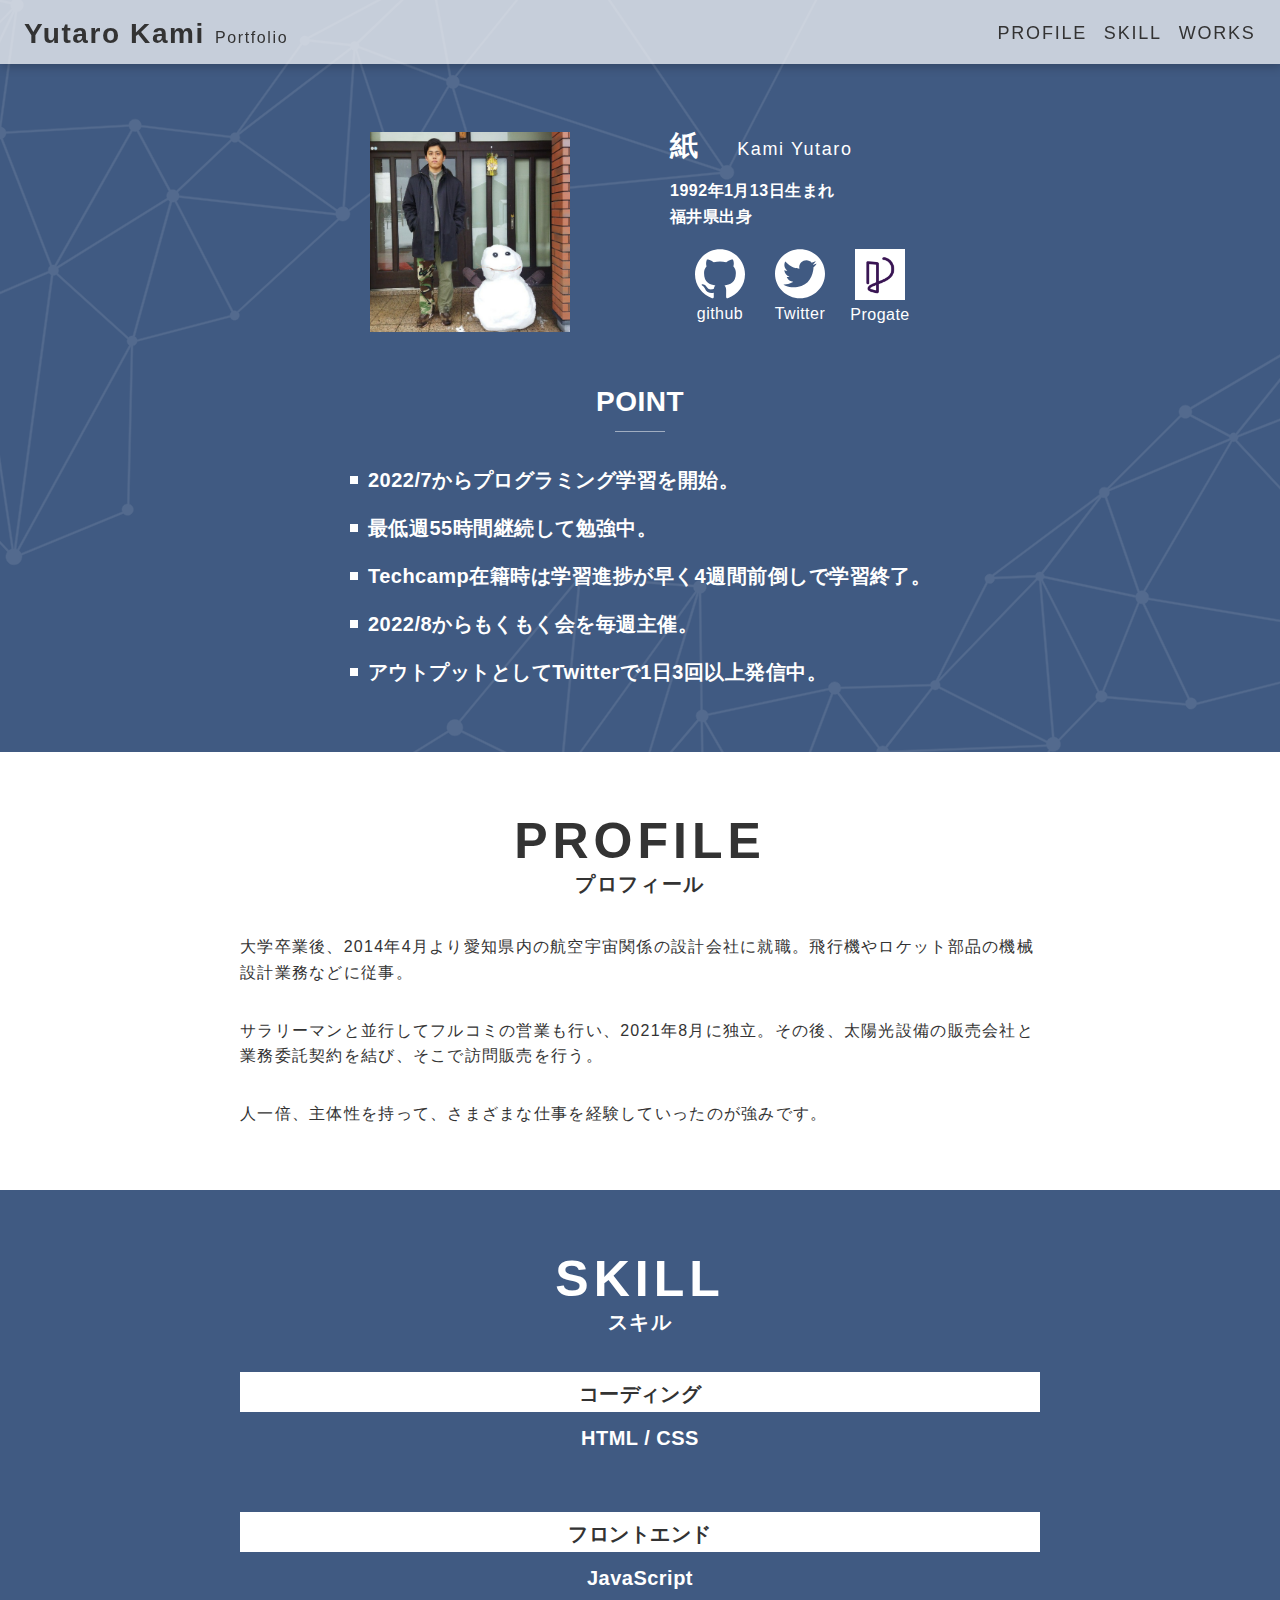
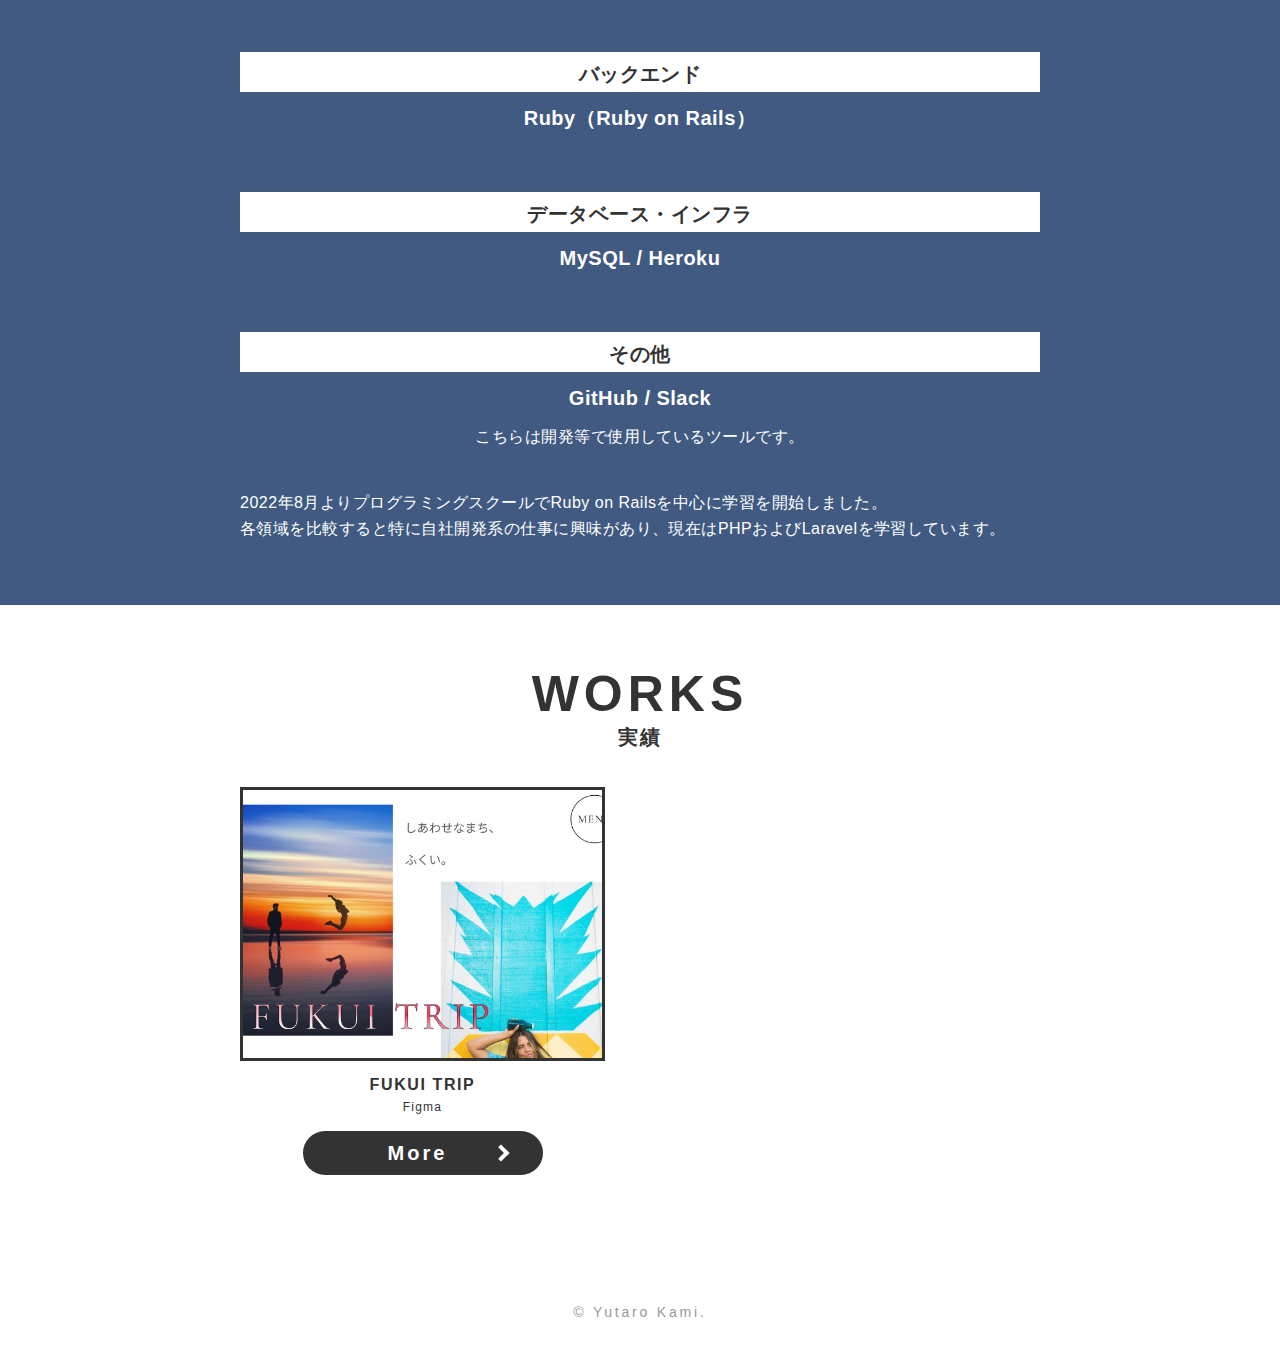
==== index.html @ 3733eb9b "test" ====
<!DOCTYPE html>
<html>
  <head>
    <meta charset="utf-8">
    <title>ポートフォリオサイト</title>
    <meta name="viewport" content="width=device-width, initial-scale=1.0">
    <link rel="stylesheet" href="css/style.css"/>
  </head>
  <body>
    <header id="header" class="header">
      <div class="header__logo">
          <h1>
            <a href="index.html">
              <!-- 記載番号：1 -->
              <span class="header__logo-title">Yutaro Kami</span>
              <span class="header__logo-sub">Portfolio</span>
            </a>
          </h1>
        </div>
        <div class="header__hamburger">
          <i></i>
        </div>
        <nav class="header__gnav">
          <ul class="header__gnav-list">
            <li class="header__gnav-item"><a href="#a-profile">PROFILE</a></li>
            <li class="header__gnav-item"><a href="#a-skill">SKILL</a></li>
            <li class="header__gnav-item"><a href="#a-works">WORKS</a></li>
          </ul>
        </nav>
    </header>
    <main>
      <div class="firstview firstview-bg">
        <div class="firstview__inner">
          <div class="firstview__main">
            <div class="firstview__main-pict obj-fit-img">
              <!-- imagesに配置した、プロフィール画像のパスを記載する -->
              <img src="./images/Screenshot_2022-08-02-11-58-51-62_94c3c0214f41e8559bec03caf75c21c7.jpg">
            </div>
            <div class="firstview__info">
              <h2>
                <!-- 記載番号：2 -->
                <span class="firstview__info-name">紙　</span>
                <!-- 記載番号：3 -->
                <span class="firstview__info-name-sm">Kami Yutaro</span>
              </h2>
              <ul class="firstview__info-origin-list">
                <!-- 記載番号：4 -->
                <li class="firstview__info-origin-item">1992年1月13日生まれ</li>
                <!-- 記載番号：5 -->
                <li class="firstview__info-origin-item">福井県出身</li>
              </ul>
              <ul class="firstview__info-account-list">
                <li class="firstview__info-account-item">
                  <!-- 記載番号：6 Qiitaのアカウントが作成次第、コメントアウトから外す。      
                  <a href="" target="_blank">
                    <img src="./images/icon-firstview-info-qiita-white.svg" class="firstview__info-account-pict">
                    <span  class="firstview__info-account-name">Qiita</span>
                  </a>
                </li>
                  -->
                <li class="firstview__info-account-item">
                  <!-- 記載番号：7 -->
                  <a href="https://github.com/yutarokami" target="_blank">
                    <img src="./images/icon-firstview-info-github-white.svg" class="firstview__info-account-pict">
                    <span  class="firstview__info-account-name">github</span>
                  </a>
                </li>
                <li class="firstview__info-account-item">
                  <!-- 記載番号：8 -->
                  <a href="https://twitter.com/kamitch_ceo" target="_blank">
                    <img src="./images/icon-firstview-info-twitter-white.svg" class="firstview__info-account-pict">
                    <span  class="firstview__info-account-name">Twitter</span>
                  </a>
                </li>
                <li class="firstview__info-account-item">
                  <!-- 記載番号：x Progateのアカウントを新たに追加 -->    
                  <a href="https://prog-8.com/dashboard" target="_blank">
                    <img src="./images/icon-progate.png" class="firstview__info-account-pict">
                    <span  class="firstview__info-account-name">Progate</span>
                  </a>
                </li>
                  <!-- 記載番号：9 Blogを作成次第、コメントアウトから外す。      
                  <a href="" target="_blank">
                    <img src="./images/icon-firstview-info-blog-white.svg" class="firstview__info-account-pict">
                    <span  class="firstview__info-account-name">blog</span>
                  </a>
                </li>
                  -->
              </ul>
            </div>
          </div>
          <div class="firstview__point">
            <div class="firstview__point-heading">
              <h3>POINT</h3>
            </div>
            <ul class="firstview__point-list">
              <!-- 記載番号：10 -->
              <li class="firstview__point-item">2022/7からプログラミング学習を開始。</li>
              <li class="firstview__point-item">最低週55時間継続して勉強中。</li>
              <li class="firstview__point-item">Techcamp在籍時は学習進捗が早く4週間前倒しで学習終了。</li>
              <li class="firstview__point-item">2022/8からもくもく会を毎週主催。</li>
              <li class="firstview__point-item">アウトプットとしてTwitterで1日3回以上発信中。</li>
            </ul>
          </div>
        </div>
      </div>
      <section id="a-profile" class="profile">
        <div class="section-inner">
          <div class="heading">
            <h2>PROFILE<span>プロフィール</span></h2>
          </div>
          <div class="contents">
            <!-- 記載番号：11 -->
            <div class="profile__text-area">
              <p>
                大学卒業後、2014年4月より愛知県内の航空宇宙関係の設計会社に就職。飛行機やロケット部品の機械設計業務などに従事。
              </p>
              <p> 
                サラリーマンと並行してフルコミの営業も行い、2021年8月に独立。その後、太陽光設備の販売会社と業務委託契約を結び、そこで訪問販売を行う。
              </p>
              <p>
                人一倍、主体性を持って、さまざまな仕事を経験していったのが強みです。
              </p>
            </div>
          </div>
        </div>
      </section>
      <section id="a-skill" class="skill">
        <div class="section-inner">
          <div class="heading">
            <h2>SKILL<span>スキル</span></h2>
          </div>
          <div class="contents">
            <ul class="skill__list">
              <!-- 記載番号：12 -->
              <li class="skill__item">
                <h3>コーディング</h3>
                <h4>HTML / CSS</h4>
                <!-- <p>補足事項がある場合は、ここにp要素を用いて記載します。</p> -->
              </li>
              <!-- 記載番号：13 -->
              <li class="skill__item">
                <h3>フロントエンド</h3>
                <h4>JavaScript</h4>
              </li>
              <!-- 記載番号：14 -->
              <li class="skill__item">
                <h3>バックエンド</h3>
                <h4>Ruby（Ruby on Rails）</h4>
              </li>
              <!-- 記載番号：15 -->
              <li class="skill__item">
                <h3>データベース・インフラ</h3>
                <h4>MySQL / Heroku</h4>
              </li>
              <!-- 記載番号：16 -->
              <li class="skill__item">
                <h3>その他</h3>
                <h4>GitHub / Slack</h4>
                <p>
                  こちらは開発等で使用しているツールです。
                </p>
              </li>
            </ul>
          </div>
          <!-- 記載番号：17 -->
          <div class="skill__text-area">
            <p>
              2022年8月よりプログラミングスクールでRuby on Railsを中心に学習を開始しました。
              <br>
              各領域を比較すると特に自社開発系の仕事に興味があり、現在はPHPおよびLaravelを学習しています。
            </p>
          </div>
        </div>
      </section>
      <section id="a-works" class="works">
        <div class="section-inner">
          <div class="heading">
            <h2>WORKS<span>実績</span></h2>
          </div>
      
          <div class="contents">
            <ul class="works__list">
              <li class="works__item">
                <div class="works__item-pict">
                  <!-- "images/01に配置した、FURIMAの画像（PC版）のパスを記載する" -->
                  <a href="https://www.figma.com/proto/R6txy7xMFgob7y2c9aSxR1/FUKUI-TRIP?page-id=0%3A1&node-id=70%3A6&viewport=784%2C478%2C0.1&scaling=scale-down&starting-point-node-id=70%3A13&show-proto-sidebar=1" style="background-image:url('./images/work/01/FUKUI_TRIP.jpg');"></a>
                </div>
                <div class="works__item-text-block">
                  <!-- 記載番号：18 -->
                  <h3>FUKUI TRIP</h3>
                  <!-- 記載番号：19 -->
                  <p>Figma</p>
                </div>
                <div class="works__item-btn-block">
                  <a href="works/01.html" class="button">More</a>
                </div>
              </li>
            </ul>
          </div>

<!-- 以下、オリジナルアプリ等が完成でき次第、コメントアウトから外す。    
              <li class="works__item">
                <div class="works__item-pict">
                  <!-- images/02に配置した、オリジナルアプリの画像（PC版）のパスを記載する 
                  <a href="works/02.html" style="background-image:url('./images/work/02/pict-work02-firstview_pc.jpg');"></a>
                </div>
                <div class="works__item-text-block">
                  <!-- 記載番号：20 
                  <h3>HOBCHA（趣味共有SNS）</h3>
                  <!-- 記載番号：21 
                  <p>Ruby / Ruby on Rails / MySQL / GitHub / Heroku / Visual Studio Code / Trello</p>
                </div>
                <div class="works__item-btn-block">
                  <a href="works/02.html" class="button">More</a>
                </div>
              </li>
            </ul>
          </div>
-->
        </div>
      </section>
    </main>
    <!-- 記載番号：1 -->
    <footer id="footer" class="footer"><p>&copy; Yutaro Kami.</p></footer>
    <script src="https://cdn.jsdelivr.net/npm/jquery@3/dist/jquery.min.js"></script>
    <script type="text/javascript" src="js/ofi.min.js"></script>
    <script type="text/javascript" src="js/script.js"></script>
  </body>
</html>
---- css/style.css ----
html,body,div,span,applet,object,iframe,h1,h2,h3,h4,h5,h6,p,blockquote,pre,a,abbr,acronym,address,big,cite,code,del,dfn,em,img,ins,kbd,q,s,samp,small,strike,strong,sub,sup,tt,var,b,u,i,center,dl,dt,dd,ol,ul,li,fieldset,form,label,legend,table,caption,tbody,tfoot,thead,tr,th,td,article,aside,canvas,details,embed,figure,figcaption,footer,header,hgroup,menu,nav,output,ruby,section,summary,time,mark,audio,video{margin:0;padding:0;border:0;font-size:100%;font:inherit;vertical-align:baseline}article,aside,details,figcaption,figure,footer,header,hgroup,menu,nav,section{display:block}body{line-height:1}ol,ul{list-style:none}blockquote,q{quotes:none}blockquote:before,blockquote:after,q:before,q:after{content:'';content:none}table{border-collapse:collapse;border-spacing:0}*,::before,::after{-webkit-box-sizing:border-box;box-sizing:border-box;background-repeat:no-repeat}::before,::after{text-decoration:inherit;vertical-align:inherit}html{cursor:default;line-height:1.5;-moz-tab-size:4;-o-tab-size:4;tab-size:4;-webkit-tap-highlight-color:transparent;-ms-text-size-adjust:100%;-webkit-text-size-adjust:100%;word-break:break-word}body{margin:0}h1{font-size:2em;margin:0.67em 0}dl dl,dl ol,dl ul,ol dl,ul dl{margin:0}ol ol,ol ul,ul ol,ul ul{margin:0}hr{color:inherit;height:0;overflow:visible}main{display:block}nav ol,nav ul{list-style:none;padding:0}pre{font-family:monospace, monospace;font-size:1em;overflow:auto;-ms-overflow-style:scrollbar}a{background-color:transparent}abbr[title]{text-decoration:underline;-webkit-text-decoration:underline dotted;text-decoration:underline dotted}b,strong{font-weight:bolder}code,kbd,samp{font-family:monospace, monospace;font-size:1em}small{font-size:80%}audio,canvas,iframe,img,svg,video{vertical-align:middle}audio,video{display:inline-block}audio:not([controls]){display:none;height:0}iframe{border-style:none}img{border-style:none}svg:not([fill]){fill:currentColor}svg:not(:root){overflow:hidden}table{border-collapse:collapse;border-color:inherit;text-indent:0}button,input,select{margin:0}button{overflow:visible;text-transform:none}button,[type="button"],[type="reset"],[type="submit"]{-webkit-appearance:button}fieldset{border:1px solid #a0a0a0;padding:0.35em 0.75em 0.625em}input{overflow:visible}legend{color:inherit;display:table;max-width:100%;white-space:normal}progress{display:inline-block;vertical-align:baseline}select{text-transform:none}textarea{margin:0;overflow:auto;resize:vertical;resize:block}[type="checkbox"],[type="radio"]{padding:0}[type="search"]{-webkit-appearance:textfield;outline-offset:-2px}::-webkit-inner-spin-button,::-webkit-outer-spin-button{height:auto}::-webkit-input-placeholder{color:inherit;opacity:0.54}::-webkit-search-decoration{-webkit-appearance:none}::-webkit-file-upload-button{-webkit-appearance:button;font:inherit}::-moz-focus-inner{border-style:none;padding:0}:-moz-focusring{outline:1px dotted ButtonText}:-moz-ui-invalid{box-shadow:none}details{display:block}dialog{background-color:white;border:solid;color:black;display:block;height:-moz-fit-content;height:-webkit-fit-content;height:fit-content;left:0;margin:auto;padding:1em;position:absolute;right:0;width:-moz-fit-content;width:-webkit-fit-content;width:fit-content}dialog:not([open]){display:none}summary{display:list-item}canvas{display:inline-block}template{display:none}a,area,button,input,label,select,summary,textarea,[tabindex]{-ms-touch-action:manipulation}[hidden]{display:none}[aria-busy="true"]{cursor:progress}[aria-controls]{cursor:pointer}[aria-disabled="true"],[disabled]{cursor:not-allowed}[aria-hidden="false"][hidden]{display:initial}[aria-hidden="false"][hidden]:not(:focus){clip:rect(0, 0, 0, 0);position:absolute}html{text-rendering:optimizeLegibility;height:100%;-webkit-box-sizing:border-box;box-sizing:border-box;font-size:62.5%}body{font-family:"Avenir","ヒラギノ角ゴ Pro","Hiragino Kaku Gothic Pro","Meiryo UI","メイリオ",Meiryo,"ＭＳ Ｐゴシック","MS PGothic",sans-serif;font-size:1.6rem;font-weight:400;line-height:1.4;letter-spacing:.03em;color:#333}a{text-decoration:underline;color:#333;-webkit-transition:.2s;transition:.2s}a:hover,a:active,a:focus{text-decoration:none}img{width:100%}img[src*="_pc"]{display:block;width:100%}@media screen and (max-width: 599px){img[src*="_pc"]{display:none}}img[src*="_sp"]{display:none}@media screen and (max-width: 599px){img[src*="_sp"]{display:block;width:100%}}.show-pc{display:block !important}@media screen and (max-width: 599px){.show-pc{display:none !important}}.show-sp{display:none !important}@media screen and (max-width: 599px){.show-sp{display:block !important}}section{padding:64px 3%}@media screen and (max-width: 599px){section{padding:40px 5%}}section:nth-of-type(2n){background-color:#405A82}.section-inner{width:100%;max-width:800px;margin:0 auto}.heading h2{font-size:5rem;font-weight:800;text-align:center;letter-spacing:.1em;line-height:1}@media screen and (max-width: 599px){.heading h2{font-size:3rem}}.heading h2 span{display:block;margin:8px 0 0 0;font-size:2rem;letter-spacing:.08em;line-height:1}@media screen and (max-width: 599px){.heading h2 span{font-size:1.2rem}}.contents{margin:40px 0 0 0}@media screen and (max-width: 599px){.contents{margin:24px 0 0 0}}.bg-primary-color{background-color:#405A82}.button{display:inline-block;position:relative;width:100%;max-width:240px;margin:0 auto;padding:.6em 3em .6em 2.5em;background:#333;border:0;border-radius:100px;text-align:center;color:#fff;font-size:2rem;font-weight:700;letter-spacing:.15em;line-height:1;text-decoration:none;-webkit-transition:.2s;transition:.2s;cursor:pointer}@media screen and (max-width: 767px){.button{padding:.6em 3em .6em 2.5em}}.button:after{content:"";position:absolute;top:50%;right:1.8em;width:.6em;height:.6em;border-top:4px solid #fff;border-right:4px solid #fff;-webkit-transition:.2s;transition:.2s;-webkit-transform:translateY(-50%) rotate(45deg);-ms-transform:translateY(-50%) rotate(45deg);transform:translateY(-50%) rotate(45deg)}.button:hover{opacity:.8}.button:hover:after{right:1.6em}.obj-fit-img img{font-family:"object-fit:cover";-o-object-fit:cover;object-fit:cover}.header{position:fixed;width:100%;padding:20px 24px 16px;background:rgba(255,255,255,0.7);-webkit-box-shadow:2px 2px 10px rgba(0,0,0,0.25);box-shadow:2px 2px 10px rgba(0,0,0,0.25);z-index:100;display:-webkit-box;display:-ms-flexbox;display:flex;-webkit-box-pack:justify;-ms-flex-pack:justify;justify-content:space-between;-webkit-box-align:center;-ms-flex-align:center;align-items:center}.header__logo h1{font-size:1.6rem;font-weight:400;letter-spacing:.1em;line-height:1;margin:0}.header__logo h1 a{text-decoration:none;-webkit-transition:.2s;transition:.2s}.header__logo h1 a:hover{opacity:.8}.header__logo-title{font-size:2.8rem;font-weight:900}@media screen and (max-width: 599px){.header__logo-title{font-size:2.4rem}}.header__logo-sub{margin:0 0 0 4px}@media screen and (max-width: 599px){.header__logo-sub{font-size:1.4rem}}@media screen and (max-width: 599px){.header__gnav{position:absolute;top:0;left:50%;-webkit-transform:translateX(-50%);-ms-transform:translateX(-50%);transform:translateX(-50%);width:100vw;height:100vh;background:#fff;z-index:110;opacity:0;-webkit-transition:visibility 0.5s, opacity 0.5s;transition:visibility 0.5s, opacity 0.5s;visibility:hidden}}.header__gnav-list{display:-webkit-box;display:-ms-flexbox;display:flex}@media screen and (max-width: 599px){.header__gnav-list{-ms-flex-wrap:wrap;flex-wrap:wrap}}@media screen and (max-width: 599px){.header__gnav-item{width:100%;margin:80px 0 0 0;padding:24px 0;text-align:center}}.header__gnav-item+.header__gnav-item{margin:0 0 0 16px}@media screen and (max-width: 599px){.header__gnav-item+.header__gnav-item{margin:0}}.header__gnav-item a{position:relative;font-size:1.8rem;letter-spacing:.1em;text-decoration:none;padding:0 .02em}@media screen and (max-width: 599px){.header__gnav-item a{display:block;font-size:2.4rem;letter-spacing:.15em}}.header__gnav-item a:before{content:'';position:absolute;left:0;bottom:-2px;width:0%;height:1px;background:#333;z-index:-1;-webkit-transition:all .3s;transition:all .3s}@media screen and (max-width: 599px){.header__gnav-item a:before{content:none}}.header__gnav-item a:hover:before{width:100%}.header .header__hamburger{display:none}@media screen and (max-width: 599px){.header .header__hamburger{z-index:100;position:relative;display:block;height:32px;width:32px;z-index:150}}.header .header__hamburger:hover{cursor:pointer}.header .header__hamburger>i{position:absolute;width:100%;height:3px;top:50%;left:50%;background-color:#333;pointer-events:auto;-webkit-transform:translateX(-50%) translateY(-50%);-ms-transform:translateX(-50%) translateY(-50%);transform:translateX(-50%) translateY(-50%)}.header .header__hamburger>i:before,.header .header__hamburger>i:after{position:absolute;display:block;width:100%;height:3px;left:50%;background-color:#333;content:"";-webkit-transition:-webkit-transform 0.35s;transition:-webkit-transform 0.35s;transition:transform 0.35s;transition:transform 0.35s, -webkit-transform 0.35s;-webkit-transform-origin:50% 50%;-ms-transform-origin:50% 50%;transform-origin:50% 50%}.header .header__hamburger>i:before{-webkit-transform:translate(-50%, -12px);-ms-transform:translate(-50%, -12px);transform:translate(-50%, -12px)}.header .header__hamburger>i:after{-webkit-transform:translate(-50%, 12px);-ms-transform:translate(-50%, 12px);transform:translate(-50%, 12px)}.header .header__hamburger.is-active>i{background-color:transparent}.header .header__hamburger.is-active>i:before{-webkit-transform:translate(-50%, -50%) rotate(45deg);-ms-transform:translate(-50%, -50%) rotate(45deg);transform:translate(-50%, -50%) rotate(45deg)}.header .header__hamburger.is-active>i:after{-webkit-transform:translate(-50%, -50%) rotate(-45deg);-ms-transform:translate(-50%, -50%) rotate(-45deg);transform:translate(-50%, -50%) rotate(-45deg)}@media screen and (max-width: 599px){.header .header__hamburger.is-active ~ .header__gnav{display:block;visibility:visible;opacity:1}}.footer{padding:0 5% 40px;color:#999;font-size:1.4rem;text-align:center;letter-spacing:.2em}@media screen and (max-width: 767px){.footer{padding:24px 5% 24px}}.firstview{padding:132px 5% 64px;background:#405A82;overflow:hidden}@media screen and (max-width: 599px){.firstview{padding:132px 5% 80px}}.firstview-bg{position:relative;background:#405A82;background-repeat:no-repeat, no-repeat;background-size:cover}.firstview-bg:before{content:"";position:absolute;width:860px;height:675px;background:url("../images/bg-firstview-left_pc.svg") no-repeat border-box left top/contain;top:0;left:0}@media screen and (max-width: 599px){.firstview-bg:before{width:260px;height:220px;background:url("../images/bg-firstview-left_sp.svg") no-repeat border-box left top/contain}}.firstview-bg:after{content:"";position:absolute;width:900px;height:420px;background:url("../images/bg-firstview-right_pc.svg") no-repeat border-box right bottom/contain;bottom:0;right:0}@media screen and (max-width: 599px){.firstview-bg:after{width:360px;height:150px;background:url("../images/bg-firstview-right_sp.svg") no-repeat border-box right bottom/contain}}.firstview__inner{position:relative;margin:0 auto;z-index:50}.firstview__main{display:-webkit-box;display:-ms-flexbox;display:flex;-webkit-box-pack:center;-ms-flex-pack:center;justify-content:center}@media screen and (max-width: 599px){.firstview__main{-webkit-box-orient:vertical;-webkit-box-direction:normal;-ms-flex-direction:column;flex-direction:column;-webkit-box-align:center;-ms-flex-align:center;align-items:center}}.firstview__main-pict img{width:200px;height:200px}@media screen and (max-width: 599px){.firstview__main-pict img{width:140px;height:140px}}.firstview__info{display:-webkit-box;display:-ms-flexbox;display:flex;-webkit-box-orient:vertical;-webkit-box-direction:normal;-ms-flex-direction:column;flex-direction:column;-webkit-box-pack:center;-ms-flex-pack:center;justify-content:center;margin:0 0 30px 100px}@media screen and (max-width: 1024px){.firstview__info{margin:0 0 30px 40px}}@media screen and (max-width: 599px){.firstview__info{margin:24px 0 0 0}}.firstview__info h2{display:-webkit-box;display:-ms-flexbox;display:flex;-webkit-box-align:baseline;-ms-flex-align:baseline;align-items:baseline;letter-spacing:.1em;line-height:1;margin:0}@media screen and (max-width: 767px){.firstview__info h2{-ms-flex-wrap:wrap;flex-wrap:wrap}}@media screen and (max-width: 599px){.firstview__info h2{text-align:center}}.firstview__info-name{color:#fff;font-size:2.8rem;font-weight:900}@media screen and (max-width: 599px){.firstview__info-name{font-size:2.6rem;width:100%}}.firstview__info-name-sm{margin:0 0 0 8px;color:#fff;font-size:1.8rem;font-weight:300}@media screen and (max-width: 767px){.firstview__info-name-sm{width:100%;margin:8px 0 0 0;text-align:left}}@media screen and (max-width: 599px){.firstview__info-name-sm{text-align:center;letter-spacing:.08em}}.firstview__info-origin-list{margin:16px 0 0 0}@media screen and (max-width: 599px){.firstview__info-origin-list{text-align:center}}.firstview__info-origin-item{margin:4px 0 0 0;color:#fff;font-weight:700}.firstview__info-account-list{display:-webkit-box;display:-ms-flexbox;display:flex;margin:20px 0 0 0}@media screen and (max-width: 599px){.firstview__info-account-list{-webkit-box-pack:center;-ms-flex-pack:center;justify-content:center}}.firstview__info-account-item{max-width:60px;margin:4px 0 0 0;text-align:center}.firstview__info-account-item+.firstview__info-account-item{margin:0 0 0 20px}@media screen and (max-width: 599px){.firstview__info-account-item+.firstview__info-account-item{margin:0 0 0 16px}}.firstview__info-account-item a{display:block;-webkit-transition:.2s;transition:.2s}.firstview__info-account-item a:hover{opacity:.8}.firstview__info-account-item a .firstview__info-account-pict{max-width:50px}.firstview__info-account-item a .firstview__info-account-name{display:inline-block;margin:4px 0 0 0;color:#fff}.firstview__point{max-width:640px;margin:32px auto 0}.firstview__point-heading{text-align:center}.firstview__point-heading h3{position:relative;color:#fff;font-size:2.8rem;font-weight:800;line-height:1;padding:0 0 16px 0}.firstview__point-heading h3:before{content:"";position:absolute;left:50%;bottom:0;display:inline-block;width:50px;height:1px;-webkit-transform:translate(-50%);-ms-transform:translate(-50%);transform:translate(-50%);background-color:#fff;opacity:.5}.firstview__point-list{display:-webkit-box;display:-ms-flexbox;display:flex;-webkit-box-orient:vertical;-webkit-box-direction:normal;-ms-flex-direction:column;flex-direction:column;margin:32px 0 0 30px}@media screen and (max-width: 599px){.firstview__point-list{margin:16px 0 0 0}}.firstview__point-item{width:auto;padding-left:1em;text-indent:-1em;color:#fff;font-size:2rem;font-weight:700;line-height:1.6}@media screen and (max-width: 599px){.firstview__point-item{font-size:1.8rem}}.firstview__point-item+.firstview__point-item{margin:16px 0 0 0}@media screen and (max-width: 599px){.firstview__point-item+.firstview__point-item{margin:8px 0 0 0}}.firstview__point-item::before{content:"";width:8px;height:8px;display:inline-block;background-color:#fff;position:relative;top:-3px;margin-right:10px}.profile__text-area p{font-weight:400;line-height:1.6;letter-spacing:.08em}.profile__text-area p+p{margin:32px 0 0 0}@media screen and (max-width: 599px){.profile__text-area p+p{margin:16px 0 0 0}}.skill .heading h2{color:white}.skill__item{text-align:center}.skill__item+.skill__item{margin:64px 0 0 0}@media screen and (max-width: 599px){.skill__item+.skill__item{margin:32px 0 0 0}}.skill__item h3{padding:12px 3% 8px;background-color:#fff;font-size:2rem;line-height:1;font-weight:700}@media screen and (max-width: 599px){.skill__item h3{font-size:1.8rem}}.skill__item h4{margin:16px 0 0 0;color:white;font-size:2rem;line-height:1;font-weight:700}@media screen and (max-width: 599px){.skill__item h4{margin:20px 0 0 0}}.skill__item p{margin:16px 0 0 0;line-height:1.6;color:white}@media screen and (max-width: 599px){.skill__item p{margin:12px 0 0 0;padding:0 3%;font-size:1.4rem}}.skill__item p+P{margin:4px 0 0 0}.skill__text-area{margin:40px 0 0 0}@media screen and (max-width: 599px){.skill__text-area{margin:24px 0 0 0}}.skill__text-area p{color:white;line-height:1.6}@media screen and (max-width: 599px){.skill__text-area p{font-size:1.5rem}}.skill__text-area p+p{margin:24px 0 0 0}@media screen and (max-width: 599px){.skill__text-area p+p{margin:8px 0 0 0}}.works__list{display:-webkit-box;display:-ms-flexbox;display:flex;-ms-flex-wrap:wrap;flex-wrap:wrap}.works__item{width:calc(1 / 2 * 100% - 35px);margin:0 0 64px 0}@media screen and (max-width: 1024px){.works__item{width:calc(1 / 2 * 100% - 20px);margin:0 0 40px 0}}@media screen and (max-width: 767px){.works__item{width:calc(1 / 2 * 100% - 12px)}}@media screen and (max-width: 599px){.works__item{width:100%;margin:0}}.works__item:nth-child(2n){margin:0 0 0 70px}@media screen and (max-width: 1024px){.works__item:nth-child(2n){margin:0 0 0 40px}}@media screen and (max-width: 767px){.works__item:nth-child(2n){margin:0 0 0 24px}}@media screen and (max-width: 599px){.works__item+.works__item{margin:48px 0 0 0}}.works__item-pict{border:3px solid #333;overflow:hidden}.works__item-pict a{display:block;padding:calc(272 / 365 * 100% / 2);background:no-repeat;background-size:cover;background-position:center}.works__item-pict a img{padding:100%;-webkit-transition:.2s;transition:.2s}.works__item-pict a:hover{-webkit-transform:scale(1.1, 1.1);-ms-transform:scale(1.1, 1.1);transform:scale(1.1, 1.1)}.works__item-pict a:hover img{-webkit-transform:scale(1.1, 1.1);-ms-transform:scale(1.1, 1.1);transform:scale(1.1, 1.1)}.works__item-text-block{text-align:center;margin:12px 0 0 0;padding:0 .5em}.works__item-text-block h3{font-size:1.6rem;font-weight:700;letter-spacing:0.1em;line-height:1.5}@media screen and (max-width: 599px){.works__item-text-block h3{font-size:2rem}}.works__item-text-block p{margin:2px 0 0 0;font-size:1.2rem;letter-spacing:.1em}@media screen and (max-width: 599px){.works__item-text-block p{font-size:1.4rem}}.works__item-btn-block{display:-webkit-box;display:-ms-flexbox;display:flex;-webkit-box-pack:center;-ms-flex-pack:center;justify-content:center;margin:16px 0 0 0}.p-work-firstview .section-inner{padding:64px 0 0}@media screen and (max-width: 599px){.p-work-firstview .section-inner{padding:80px 0 0}}.p-work-firstview h2{padding:14px 16px 8px;background:#405A82;color:white;font-size:3.2rem;font-weight:800;text-align:center;letter-spacing:.1em}@media screen and (max-width: 599px){.p-work-firstview h2{font-size:2.6rem}}.p-work-firstview__pict{margin:20px 0 0 0;border:3px solid #333}.p-work-firstview__text-area{margin:24px 0 0 0;text-align:center}@media screen and (max-width: 599px){.p-work-firstview__text-area{margin:16px 0 0 0}}.p-work-firstview__text-area h3{font-size:2.6rem;font-weight:700;line-height:1.6}.p-work-firstview__text{margin:6px 0 0 0;line-height:1.6}.p-work-firstview__text-link{display:-webkit-box;display:-ms-flexbox;display:flex;-webkit-box-pack:center;-ms-flex-pack:center;justify-content:center;-webkit-box-align:start;-ms-flex-align:start;align-items:flex-start;margin:8px 0 0 0}.p-work-firstview__text-link:before{content:"";display:inline-block;width:20px;height:20px;background-image:url("../images/icon-firstview-info-github.svg");background-size:contain;vertical-align:bottom;margin:0 8px 0 0}.p-work-summary__item{text-align:center}.p-work-summary__item+.p-work-summary__item{margin:64px 0 0 0}@media screen and (max-width: 599px){.p-work-summary__item+.p-work-summary__item{margin:32px 0 0 0}}.p-work-summary__item h3{padding:12px 3% 8px;font-size:2.6rem;line-height:1;font-weight:700;background-color:#fff}@media screen and (max-width: 599px){.p-work-summary__item h3{font-size:2.2rem}}.p-work-summary__item h4{margin:32px 0 0 0;color:white;font-size:2rem;line-height:1;font-weight:700}@media screen and (max-width: 599px){.p-work-summary__item h4{margin:20px 0 0 0;font-size:2rem}}.p-work-summary__item h4+.p-work-summary__item-table{margin:4px auto 0}@media screen and (max-width: 599px){.p-work-summary__item h4+.p-work-summary__item-table{margin:8px auto 0}}.p-work-summary__item-table{width:100%;max-width:600px;margin:25px auto 0}.p-work-summary__item-table+h4{margin:40px 0 0 0}@media screen and (max-width: 599px){.p-work-summary__item-table tr{display:-webkit-box;display:-ms-flexbox;display:flex;-ms-flex-wrap:wrap;flex-wrap:wrap}}.p-work-summary__item-table tr+tr{padding:15px 0 0}.p-work-summary__item-table th{width:calc(1 / 3 * 100%);padding:15px 0 10px;border-bottom:3px solid rgba(255,255,255,0.5);color:white;font-size:2rem;font-weight:700;text-align:center}@media screen and (max-width: 599px){.p-work-summary__item-table th{width:100%;padding:0;border-bottom:none;font-size:1.8rem}}.p-work-summary__item-table td{width:calc(2 / 3 * 100%);padding:0 0 0 60px;border-bottom:1px solid rgba(255,255,255,0.5);color:white;font-size:2rem;text-align:left}@media screen and (max-width: 599px){.p-work-summary__item-table td{width:100%;padding:4px 0 8px;font-size:1.6rem;text-align:center}}.p-work-summary__item-table td a{color:white;text-decoration-thickness:1px}.p-work-outline__text p+p{margin:16px 0 0 0}@media screen and (max-width: 599px){.p-work-outline__text p+p{margin:12px 0 0 0}}.p-work-about__item+.p-work-about__item{margin:52px 0 0 0}@media screen and (max-width: 599px){.p-work-about__item+.p-work-about__item{margin:32px 0 0 0}}.p-work-about__item h3{padding:12px 3% 8px;background-color:#fff;font-size:2.6rem;line-height:1;font-weight:700;text-align:center}@media screen and (max-width: 599px){.p-work-about__item h3{font-size:1.8rem}}.p-work-about__item-block{margin:24px 0 0 0;padding:0 16px 0}@media screen and (max-width: 599px){.p-work-about__item-block{margin:18px 0 0 0;padding:0 8px 0}}.p-work-about__item-block-2column{display:-webkit-box;display:-ms-flexbox;display:flex;-webkit-box-pack:center;-ms-flex-pack:center;justify-content:center;margin:36px 0 0 0}@media screen and (max-width: 599px){.p-work-about__item-block-2column{-ms-flex-wrap:wrap;flex-wrap:wrap}}.p-work-about__item-block-pict{max-width:300px;width:calc(3 / 11 * 100% + 100px)}@media screen and (max-width: 599px){.p-work-about__item-block-pict{max-width:160px;width:100%}}.p-work-about__item-block-text{width:calc(8 / 11 * 100% - 32px);margin:0 0 0 32px}@media screen and (max-width: 599px){.p-work-about__item-block-text{width:100%;margin:16px 0 0 0}}.p-work-about__item-block p{line-height:1.6;color:#fff}.p-work-about__item-block p+p{margin:16px 0 0 0}@media screen and (max-width: 599px){.p-work-about__item-block p+p{margin:8px 0 0 0}}.p-work-others__list{display:-webkit-box;display:-ms-flexbox;display:flex;-ms-flex-wrap:wrap;flex-wrap:wrap}.p-work-others__item{width:calc(1 / 2 * 100% - 35px);margin:0 0 64px 0}@media screen and (max-width: 1024px){.p-work-others__item{width:calc(1 / 2 * 100% - 20px);margin:0 0 40px 0}}@media screen and (max-width: 767px){.p-work-others__item{width:calc(1 / 2 * 100% - 12px)}}@media screen and (max-width: 599px){.p-work-others__item{width:100%;margin:0}}.p-work-others__item:nth-child(2n){margin:0 0 0 70px}@media screen and (max-width: 1024px){.p-work-others__item:nth-child(2n){margin:0 0 0 40px}}@media screen and (max-width: 767px){.p-work-others__item:nth-child(2n){margin:0 0 0 24px}}@media screen and (max-width: 599px){.p-work-others__item+.p-work-others__item{margin:48px 0 0 0}}.p-work-others__item-pict{border:3px solid #333;overflow:hidden}.p-work-others__item-pict a{display:block;padding:calc(272 / 365 * 100% / 2);background:no-repeat;background-size:cover;background-position:center}.p-work-others__item-pict a img{-webkit-transition:.2s;transition:.2s}.p-work-others__item-pict a:hover{-webkit-transform:scale(1.1, 1.1);-ms-transform:scale(1.1, 1.1);transform:scale(1.1, 1.1)}.p-work-others__item-pict a:hover img{-webkit-transform:scale(1.1, 1.1);-ms-transform:scale(1.1, 1.1);transform:scale(1.1, 1.1)}.p-work-others__item-text-block{text-align:center;margin:12px 0 0 0;padding:0 .5em}.p-work-others__item-text-block h3{font-size:1.6rem;font-weight:700;letter-spacing:0.1em;line-height:1.5}@media screen and (max-width: 599px){.p-work-others__item-text-block h3{font-size:2rem}}.p-work-others__item-text-block p{margin:2px 0 0 0;font-size:1.2rem;letter-spacing:.1em}@media screen and (max-width: 599px){.p-work-others__item-text-block p{font-size:1.4rem}}.p-work-others__item-btn-block{display:-webkit-box;display:-ms-flexbox;display:flex;-webkit-box-pack:center;-ms-flex-pack:center;justify-content:center;margin:16px 0 0 0}
/*# sourceMappingURL=style.css.map */
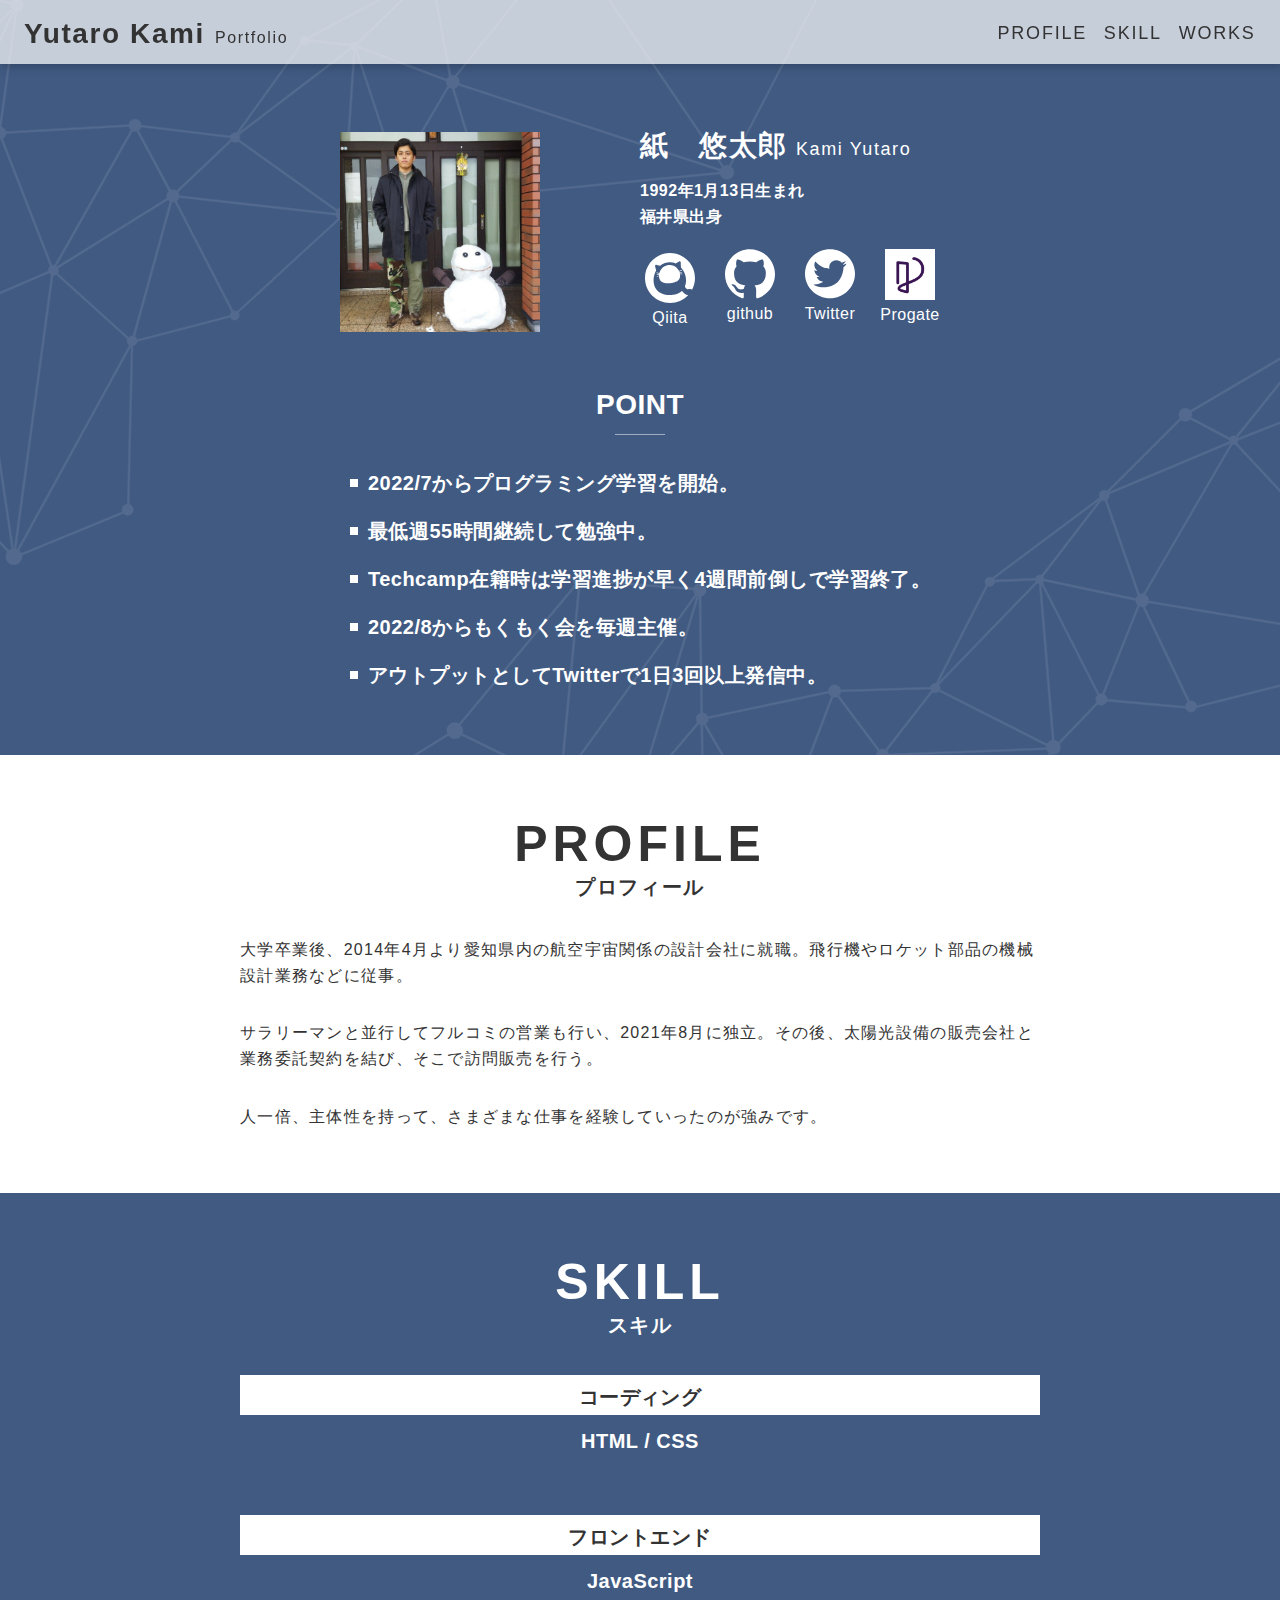
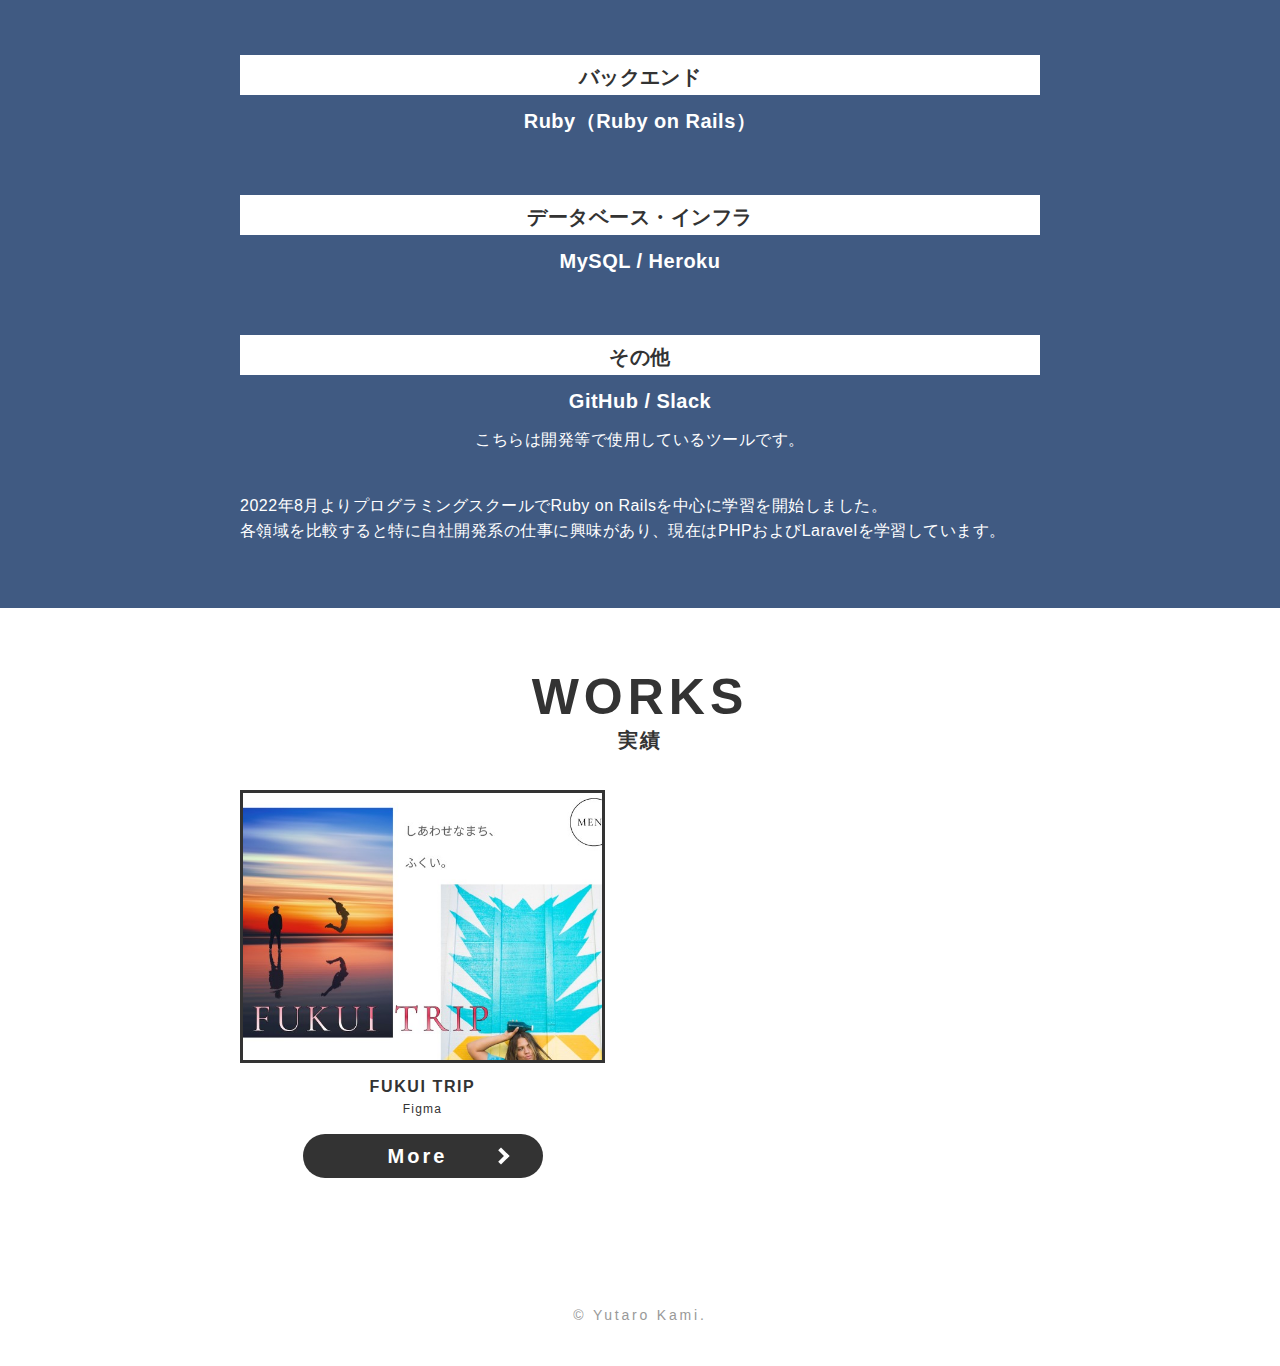
==== commit 0ff2e7c0: "Quitaのアイコン追加" ====
--- a/index.html
+++ b/index.html
@@ -39,7 +39,7 @@
             <div class="firstview__info">
               <h2>
                 <!-- 記載番号：2 -->
-                <span class="firstview__info-name">紙　</span>
+                <span class="firstview__info-name">紙　悠太郎</span>
                 <!-- 記載番号：3 -->
                 <span class="firstview__info-name-sm">Kami Yutaro</span>
               </h2>
@@ -51,13 +51,13 @@
               </ul>
               <ul class="firstview__info-account-list">
                 <li class="firstview__info-account-item">
-                  <!-- 記載番号：6 Qiitaのアカウントが作成次第、コメントアウトから外す。      
-                  <a href="" target="_blank">
+                  <!-- 記載番号：6 -->      
+                  <a href="https://qiita.com/kamitch" target="_blank">
                     <img src="./images/icon-firstview-info-qiita-white.svg" class="firstview__info-account-pict">
                     <span  class="firstview__info-account-name">Qiita</span>
                   </a>
                 </li>
-                  -->
+                  
                 <li class="firstview__info-account-item">
                   <!-- 記載番号：7 -->
                   <a href="https://github.com/yutarokami" target="_blank">
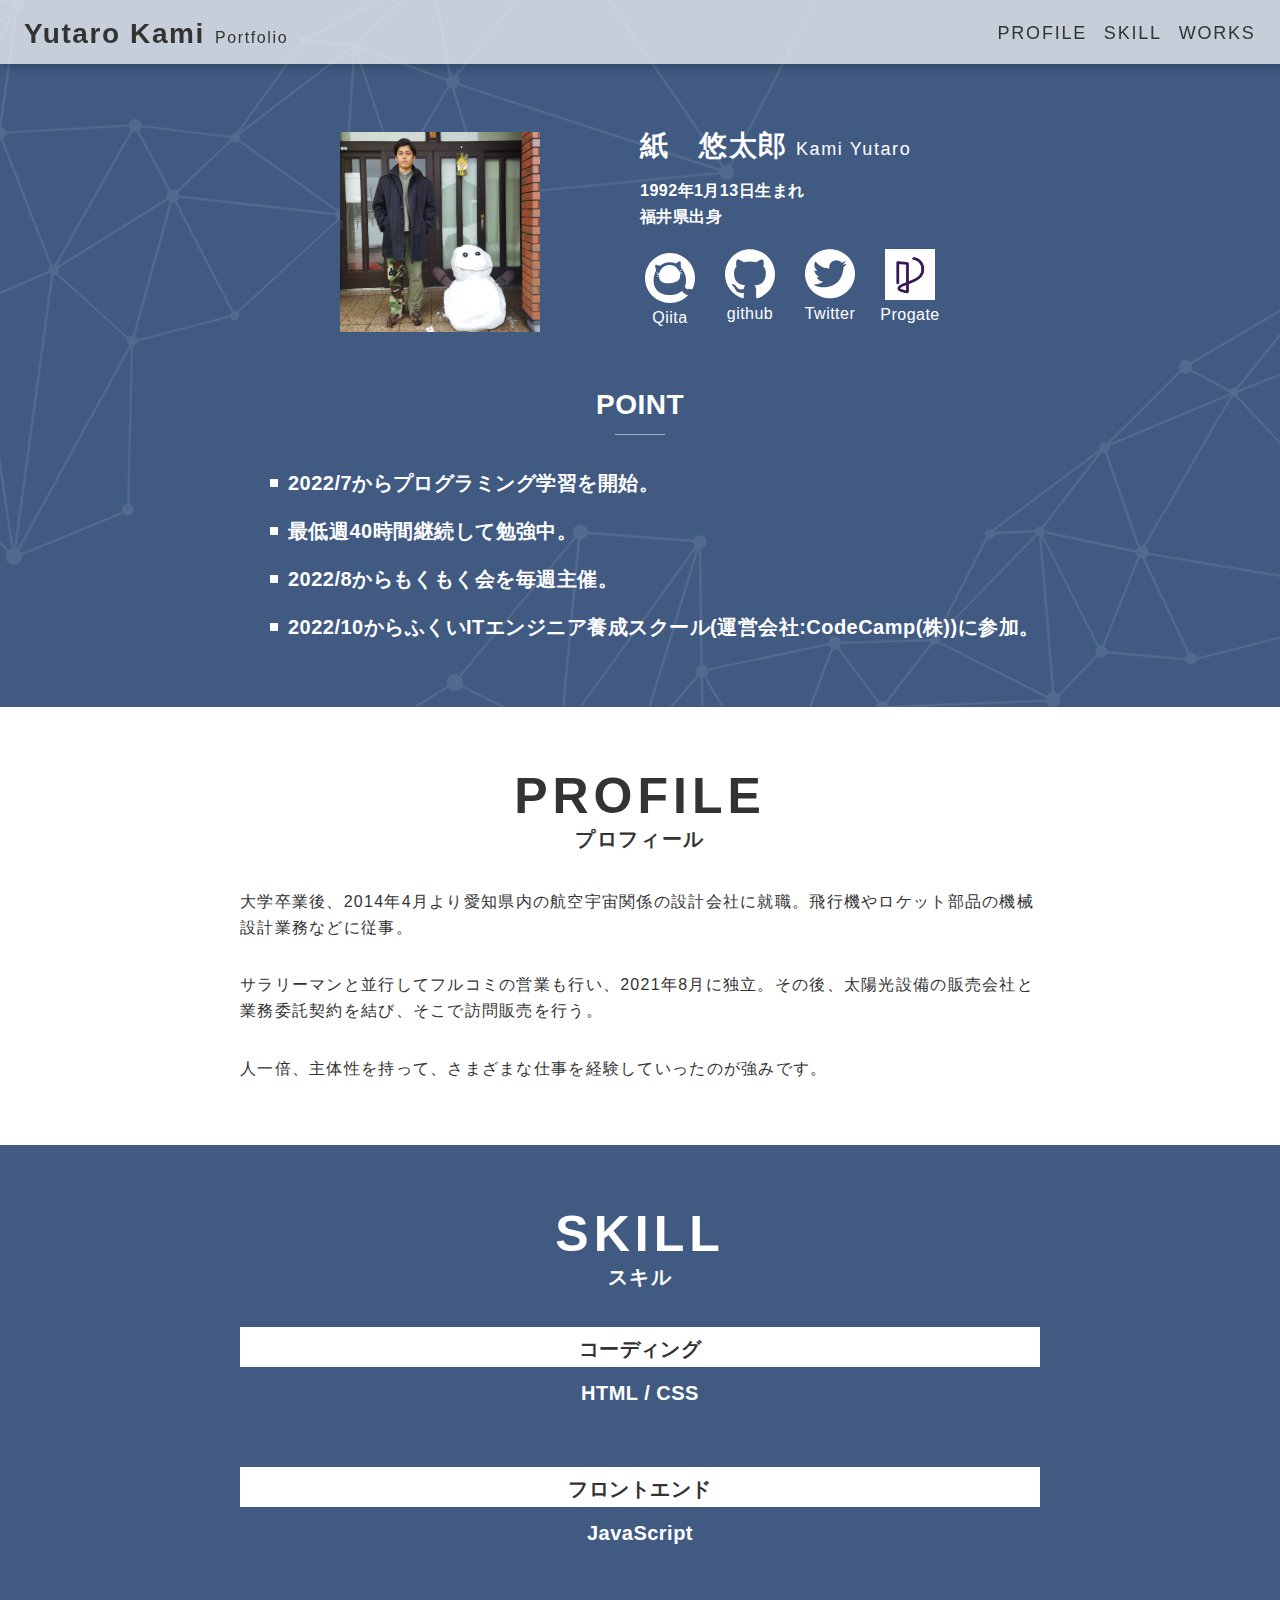
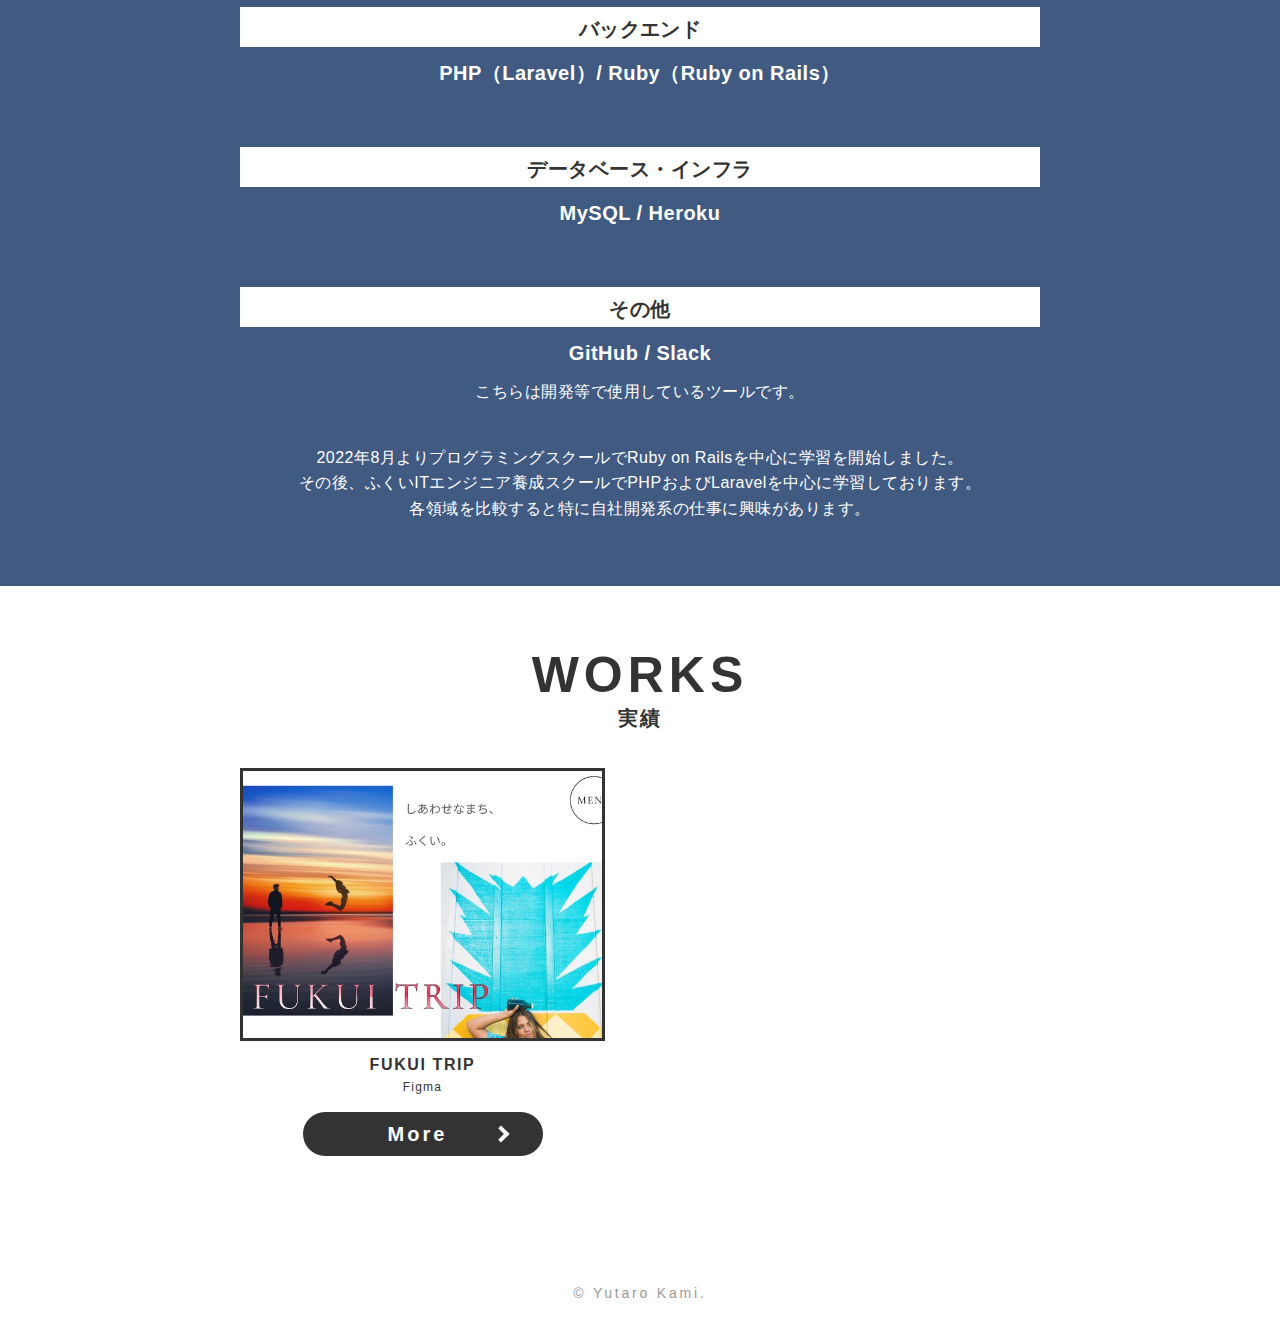
==== commit 3b27eb2a: "中身修正" ====
--- a/index.html
+++ b/index.html
@@ -96,10 +96,9 @@
             <ul class="firstview__point-list">
               <!-- 記載番号：10 -->
               <li class="firstview__point-item">2022/7からプログラミング学習を開始。</li>
-              <li class="firstview__point-item">最低週55時間継続して勉強中。</li>
-              <li class="firstview__point-item">Techcamp在籍時は学習進捗が早く4週間前倒しで学習終了。</li>
+              <li class="firstview__point-item">最低週40時間継続して勉強中。</li>
               <li class="firstview__point-item">2022/8からもくもく会を毎週主催。</li>
-              <li class="firstview__point-item">アウトプットとしてTwitterで1日3回以上発信中。</li>
+              <li class="firstview__point-item">2022/10からふくいITエンジニア養成スクール(運営会社:CodeCamp(株))に参加。</li>
             </ul>
           </div>
         </div>
@@ -146,7 +145,7 @@
               <!-- 記載番号：14 -->
               <li class="skill__item">
                 <h3>バックエンド</h3>
-                <h4>Ruby（Ruby on Rails）</h4>
+                <h4>PHP（Laravel）/ Ruby（Ruby on Rails）</h4>
               </li>
               <!-- 記載番号：15 -->
               <li class="skill__item">
@@ -168,7 +167,9 @@
             <p>
               2022年8月よりプログラミングスクールでRuby on Railsを中心に学習を開始しました。
               <br>
-              各領域を比較すると特に自社開発系の仕事に興味があり、現在はPHPおよびLaravelを学習しています。
+              その後、ふくいITエンジニア養成スクールでPHPおよびLaravelを中心に学習しております。
+              <br>
+              各領域を比較すると特に自社開発系の仕事に興味があります。
             </p>
           </div>
         </div>
--- a/css/style.css
+++ b/css/style.css
@@ -1,2 +1,2 @@
-html,body,div,span,applet,object,iframe,h1,h2,h3,h4,h5,h6,p,blockquote,pre,a,abbr,acronym,address,big,cite,code,del,dfn,em,img,ins,kbd,q,s,samp,small,strike,strong,sub,sup,tt,var,b,u,i,center,dl,dt,dd,ol,ul,li,fieldset,form,label,legend,table,caption,tbody,tfoot,thead,tr,th,td,article,aside,canvas,details,embed,figure,figcaption,footer,header,hgroup,menu,nav,output,ruby,section,summary,time,mark,audio,video{margin:0;padding:0;border:0;font-size:100%;font:inherit;vertical-align:baseline}article,aside,details,figcaption,figure,footer,header,hgroup,menu,nav,section{display:block}body{line-height:1}ol,ul{list-style:none}blockquote,q{quotes:none}blockquote:before,blockquote:after,q:before,q:after{content:'';content:none}table{border-collapse:collapse;border-spacing:0}*,::before,::after{-webkit-box-sizing:border-box;box-sizing:border-box;background-repeat:no-repeat}::before,::after{text-decoration:inherit;vertical-align:inherit}html{cursor:default;line-height:1.5;-moz-tab-size:4;-o-tab-size:4;tab-size:4;-webkit-tap-highlight-color:transparent;-ms-text-size-adjust:100%;-webkit-text-size-adjust:100%;word-break:break-word}body{margin:0}h1{font-size:2em;margin:0.67em 0}dl dl,dl ol,dl ul,ol dl,ul dl{margin:0}ol ol,ol ul,ul ol,ul ul{margin:0}hr{color:inherit;height:0;overflow:visible}main{display:block}nav ol,nav ul{list-style:none;padding:0}pre{font-family:monospace, monospace;font-size:1em;overflow:auto;-ms-overflow-style:scrollbar}a{background-color:transparent}abbr[title]{text-decoration:underline;-webkit-text-decoration:underline dotted;text-decoration:underline dotted}b,strong{font-weight:bolder}code,kbd,samp{font-family:monospace, monospace;font-size:1em}small{font-size:80%}audio,canvas,iframe,img,svg,video{vertical-align:middle}audio,video{display:inline-block}audio:not([controls]){display:none;height:0}iframe{border-style:none}img{border-style:none}svg:not([fill]){fill:currentColor}svg:not(:root){overflow:hidden}table{border-collapse:collapse;border-color:inherit;text-indent:0}button,input,select{margin:0}button{overflow:visible;text-transform:none}button,[type="button"],[type="reset"],[type="submit"]{-webkit-appearance:button}fieldset{border:1px solid #a0a0a0;padding:0.35em 0.75em 0.625em}input{overflow:visible}legend{color:inherit;display:table;max-width:100%;white-space:normal}progress{display:inline-block;vertical-align:baseline}select{text-transform:none}textarea{margin:0;overflow:auto;resize:vertical;resize:block}[type="checkbox"],[type="radio"]{padding:0}[type="search"]{-webkit-appearance:textfield;outline-offset:-2px}::-webkit-inner-spin-button,::-webkit-outer-spin-button{height:auto}::-webkit-input-placeholder{color:inherit;opacity:0.54}::-webkit-search-decoration{-webkit-appearance:none}::-webkit-file-upload-button{-webkit-appearance:button;font:inherit}::-moz-focus-inner{border-style:none;padding:0}:-moz-focusring{outline:1px dotted ButtonText}:-moz-ui-invalid{box-shadow:none}details{display:block}dialog{background-color:white;border:solid;color:black;display:block;height:-moz-fit-content;height:-webkit-fit-content;height:fit-content;left:0;margin:auto;padding:1em;position:absolute;right:0;width:-moz-fit-content;width:-webkit-fit-content;width:fit-content}dialog:not([open]){display:none}summary{display:list-item}canvas{display:inline-block}template{display:none}a,area,button,input,label,select,summary,textarea,[tabindex]{-ms-touch-action:manipulation}[hidden]{display:none}[aria-busy="true"]{cursor:progress}[aria-controls]{cursor:pointer}[aria-disabled="true"],[disabled]{cursor:not-allowed}[aria-hidden="false"][hidden]{display:initial}[aria-hidden="false"][hidden]:not(:focus){clip:rect(0, 0, 0, 0);position:absolute}html{text-rendering:optimizeLegibility;height:100%;-webkit-box-sizing:border-box;box-sizing:border-box;font-size:62.5%}body{font-family:"Avenir","ヒラギノ角ゴ Pro","Hiragino Kaku Gothic Pro","Meiryo UI","メイリオ",Meiryo,"ＭＳ Ｐゴシック","MS PGothic",sans-serif;font-size:1.6rem;font-weight:400;line-height:1.4;letter-spacing:.03em;color:#333}a{text-decoration:underline;color:#333;-webkit-transition:.2s;transition:.2s}a:hover,a:active,a:focus{text-decoration:none}img{width:100%}img[src*="_pc"]{display:block;width:100%}@media screen and (max-width: 599px){img[src*="_pc"]{display:none}}img[src*="_sp"]{display:none}@media screen and (max-width: 599px){img[src*="_sp"]{display:block;width:100%}}.show-pc{display:block !important}@media screen and (max-width: 599px){.show-pc{display:none !important}}.show-sp{display:none !important}@media screen and (max-width: 599px){.show-sp{display:block !important}}section{padding:64px 3%}@media screen and (max-width: 599px){section{padding:40px 5%}}section:nth-of-type(2n){background-color:#405A82}.section-inner{width:100%;max-width:800px;margin:0 auto}.heading h2{font-size:5rem;font-weight:800;text-align:center;letter-spacing:.1em;line-height:1}@media screen and (max-width: 599px){.heading h2{font-size:3rem}}.heading h2 span{display:block;margin:8px 0 0 0;font-size:2rem;letter-spacing:.08em;line-height:1}@media screen and (max-width: 599px){.heading h2 span{font-size:1.2rem}}.contents{margin:40px 0 0 0}@media screen and (max-width: 599px){.contents{margin:24px 0 0 0}}.bg-primary-color{background-color:#405A82}.button{display:inline-block;position:relative;width:100%;max-width:240px;margin:0 auto;padding:.6em 3em .6em 2.5em;background:#333;border:0;border-radius:100px;text-align:center;color:#fff;font-size:2rem;font-weight:700;letter-spacing:.15em;line-height:1;text-decoration:none;-webkit-transition:.2s;transition:.2s;cursor:pointer}@media screen and (max-width: 767px){.button{padding:.6em 3em .6em 2.5em}}.button:after{content:"";position:absolute;top:50%;right:1.8em;width:.6em;height:.6em;border-top:4px solid #fff;border-right:4px solid #fff;-webkit-transition:.2s;transition:.2s;-webkit-transform:translateY(-50%) rotate(45deg);-ms-transform:translateY(-50%) rotate(45deg);transform:translateY(-50%) rotate(45deg)}.button:hover{opacity:.8}.button:hover:after{right:1.6em}.obj-fit-img img{font-family:"object-fit:cover";-o-object-fit:cover;object-fit:cover}.header{position:fixed;width:100%;padding:20px 24px 16px;background:rgba(255,255,255,0.7);-webkit-box-shadow:2px 2px 10px rgba(0,0,0,0.25);box-shadow:2px 2px 10px rgba(0,0,0,0.25);z-index:100;display:-webkit-box;display:-ms-flexbox;display:flex;-webkit-box-pack:justify;-ms-flex-pack:justify;justify-content:space-between;-webkit-box-align:center;-ms-flex-align:center;align-items:center}.header__logo h1{font-size:1.6rem;font-weight:400;letter-spacing:.1em;line-height:1;margin:0}.header__logo h1 a{text-decoration:none;-webkit-transition:.2s;transition:.2s}.header__logo h1 a:hover{opacity:.8}.header__logo-title{font-size:2.8rem;font-weight:900}@media screen and (max-width: 599px){.header__logo-title{font-size:2.4rem}}.header__logo-sub{margin:0 0 0 4px}@media screen and (max-width: 599px){.header__logo-sub{font-size:1.4rem}}@media screen and (max-width: 599px){.header__gnav{position:absolute;top:0;left:50%;-webkit-transform:translateX(-50%);-ms-transform:translateX(-50%);transform:translateX(-50%);width:100vw;height:100vh;background:#fff;z-index:110;opacity:0;-webkit-transition:visibility 0.5s, opacity 0.5s;transition:visibility 0.5s, opacity 0.5s;visibility:hidden}}.header__gnav-list{display:-webkit-box;display:-ms-flexbox;display:flex}@media screen and (max-width: 599px){.header__gnav-list{-ms-flex-wrap:wrap;flex-wrap:wrap}}@media screen and (max-width: 599px){.header__gnav-item{width:100%;margin:80px 0 0 0;padding:24px 0;text-align:center}}.header__gnav-item+.header__gnav-item{margin:0 0 0 16px}@media screen and (max-width: 599px){.header__gnav-item+.header__gnav-item{margin:0}}.header__gnav-item a{position:relative;font-size:1.8rem;letter-spacing:.1em;text-decoration:none;padding:0 .02em}@media screen and (max-width: 599px){.header__gnav-item a{display:block;font-size:2.4rem;letter-spacing:.15em}}.header__gnav-item a:before{content:'';position:absolute;left:0;bottom:-2px;width:0%;height:1px;background:#333;z-index:-1;-webkit-transition:all .3s;transition:all .3s}@media screen and (max-width: 599px){.header__gnav-item a:before{content:none}}.header__gnav-item a:hover:before{width:100%}.header .header__hamburger{display:none}@media screen and (max-width: 599px){.header .header__hamburger{z-index:100;position:relative;display:block;height:32px;width:32px;z-index:150}}.header .header__hamburger:hover{cursor:pointer}.header .header__hamburger>i{position:absolute;width:100%;height:3px;top:50%;left:50%;background-color:#333;pointer-events:auto;-webkit-transform:translateX(-50%) translateY(-50%);-ms-transform:translateX(-50%) translateY(-50%);transform:translateX(-50%) translateY(-50%)}.header .header__hamburger>i:before,.header .header__hamburger>i:after{position:absolute;display:block;width:100%;height:3px;left:50%;background-color:#333;content:"";-webkit-transition:-webkit-transform 0.35s;transition:-webkit-transform 0.35s;transition:transform 0.35s;transition:transform 0.35s, -webkit-transform 0.35s;-webkit-transform-origin:50% 50%;-ms-transform-origin:50% 50%;transform-origin:50% 50%}.header .header__hamburger>i:before{-webkit-transform:translate(-50%, -12px);-ms-transform:translate(-50%, -12px);transform:translate(-50%, -12px)}.header .header__hamburger>i:after{-webkit-transform:translate(-50%, 12px);-ms-transform:translate(-50%, 12px);transform:translate(-50%, 12px)}.header .header__hamburger.is-active>i{background-color:transparent}.header .header__hamburger.is-active>i:before{-webkit-transform:translate(-50%, -50%) rotate(45deg);-ms-transform:translate(-50%, -50%) rotate(45deg);transform:translate(-50%, -50%) rotate(45deg)}.header .header__hamburger.is-active>i:after{-webkit-transform:translate(-50%, -50%) rotate(-45deg);-ms-transform:translate(-50%, -50%) rotate(-45deg);transform:translate(-50%, -50%) rotate(-45deg)}@media screen and (max-width: 599px){.header .header__hamburger.is-active ~ .header__gnav{display:block;visibility:visible;opacity:1}}.footer{padding:0 5% 40px;color:#999;font-size:1.4rem;text-align:center;letter-spacing:.2em}@media screen and (max-width: 767px){.footer{padding:24px 5% 24px}}.firstview{padding:132px 5% 64px;background:#405A82;overflow:hidden}@media screen and (max-width: 599px){.firstview{padding:132px 5% 80px}}.firstview-bg{position:relative;background:#405A82;background-repeat:no-repeat, no-repeat;background-size:cover}.firstview-bg:before{content:"";position:absolute;width:860px;height:675px;background:url("../images/bg-firstview-left_pc.svg") no-repeat border-box left top/contain;top:0;left:0}@media screen and (max-width: 599px){.firstview-bg:before{width:260px;height:220px;background:url("../images/bg-firstview-left_sp.svg") no-repeat border-box left top/contain}}.firstview-bg:after{content:"";position:absolute;width:900px;height:420px;background:url("../images/bg-firstview-right_pc.svg") no-repeat border-box right bottom/contain;bottom:0;right:0}@media screen and (max-width: 599px){.firstview-bg:after{width:360px;height:150px;background:url("../images/bg-firstview-right_sp.svg") no-repeat border-box right bottom/contain}}.firstview__inner{position:relative;margin:0 auto;z-index:50}.firstview__main{display:-webkit-box;display:-ms-flexbox;display:flex;-webkit-box-pack:center;-ms-flex-pack:center;justify-content:center}@media screen and (max-width: 599px){.firstview__main{-webkit-box-orient:vertical;-webkit-box-direction:normal;-ms-flex-direction:column;flex-direction:column;-webkit-box-align:center;-ms-flex-align:center;align-items:center}}.firstview__main-pict img{width:200px;height:200px}@media screen and (max-width: 599px){.firstview__main-pict img{width:140px;height:140px}}.firstview__info{display:-webkit-box;display:-ms-flexbox;display:flex;-webkit-box-orient:vertical;-webkit-box-direction:normal;-ms-flex-direction:column;flex-direction:column;-webkit-box-pack:center;-ms-flex-pack:center;justify-content:center;margin:0 0 30px 100px}@media screen and (max-width: 1024px){.firstview__info{margin:0 0 30px 40px}}@media screen and (max-width: 599px){.firstview__info{margin:24px 0 0 0}}.firstview__info h2{display:-webkit-box;display:-ms-flexbox;display:flex;-webkit-box-align:baseline;-ms-flex-align:baseline;align-items:baseline;letter-spacing:.1em;line-height:1;margin:0}@media screen and (max-width: 767px){.firstview__info h2{-ms-flex-wrap:wrap;flex-wrap:wrap}}@media screen and (max-width: 599px){.firstview__info h2{text-align:center}}.firstview__info-name{color:#fff;font-size:2.8rem;font-weight:900}@media screen and (max-width: 599px){.firstview__info-name{font-size:2.6rem;width:100%}}.firstview__info-name-sm{margin:0 0 0 8px;color:#fff;font-size:1.8rem;font-weight:300}@media screen and (max-width: 767px){.firstview__info-name-sm{width:100%;margin:8px 0 0 0;text-align:left}}@media screen and (max-width: 599px){.firstview__info-name-sm{text-align:center;letter-spacing:.08em}}.firstview__info-origin-list{margin:16px 0 0 0}@media screen and (max-width: 599px){.firstview__info-origin-list{text-align:center}}.firstview__info-origin-item{margin:4px 0 0 0;color:#fff;font-weight:700}.firstview__info-account-list{display:-webkit-box;display:-ms-flexbox;display:flex;margin:20px 0 0 0}@media screen and (max-width: 599px){.firstview__info-account-list{-webkit-box-pack:center;-ms-flex-pack:center;justify-content:center}}.firstview__info-account-item{max-width:60px;margin:4px 0 0 0;text-align:center}.firstview__info-account-item+.firstview__info-account-item{margin:0 0 0 20px}@media screen and (max-width: 599px){.firstview__info-account-item+.firstview__info-account-item{margin:0 0 0 16px}}.firstview__info-account-item a{display:block;-webkit-transition:.2s;transition:.2s}.firstview__info-account-item a:hover{opacity:.8}.firstview__info-account-item a .firstview__info-account-pict{max-width:50px}.firstview__info-account-item a .firstview__info-account-name{display:inline-block;margin:4px 0 0 0;color:#fff}.firstview__point{max-width:640px;margin:32px auto 0}.firstview__point-heading{text-align:center}.firstview__point-heading h3{position:relative;color:#fff;font-size:2.8rem;font-weight:800;line-height:1;padding:0 0 16px 0}.firstview__point-heading h3:before{content:"";position:absolute;left:50%;bottom:0;display:inline-block;width:50px;height:1px;-webkit-transform:translate(-50%);-ms-transform:translate(-50%);transform:translate(-50%);background-color:#fff;opacity:.5}.firstview__point-list{display:-webkit-box;display:-ms-flexbox;display:flex;-webkit-box-orient:vertical;-webkit-box-direction:normal;-ms-flex-direction:column;flex-direction:column;margin:32px 0 0 30px}@media screen and (max-width: 599px){.firstview__point-list{margin:16px 0 0 0}}.firstview__point-item{width:auto;padding-left:1em;text-indent:-1em;color:#fff;font-size:2rem;font-weight:700;line-height:1.6}@media screen and (max-width: 599px){.firstview__point-item{font-size:1.8rem}}.firstview__point-item+.firstview__point-item{margin:16px 0 0 0}@media screen and (max-width: 599px){.firstview__point-item+.firstview__point-item{margin:8px 0 0 0}}.firstview__point-item::before{content:"";width:8px;height:8px;display:inline-block;background-color:#fff;position:relative;top:-3px;margin-right:10px}.profile__text-area p{font-weight:400;line-height:1.6;letter-spacing:.08em}.profile__text-area p+p{margin:32px 0 0 0}@media screen and (max-width: 599px){.profile__text-area p+p{margin:16px 0 0 0}}.skill .heading h2{color:white}.skill__item{text-align:center}.skill__item+.skill__item{margin:64px 0 0 0}@media screen and (max-width: 599px){.skill__item+.skill__item{margin:32px 0 0 0}}.skill__item h3{padding:12px 3% 8px;background-color:#fff;font-size:2rem;line-height:1;font-weight:700}@media screen and (max-width: 599px){.skill__item h3{font-size:1.8rem}}.skill__item h4{margin:16px 0 0 0;color:white;font-size:2rem;line-height:1;font-weight:700}@media screen and (max-width: 599px){.skill__item h4{margin:20px 0 0 0}}.skill__item p{margin:16px 0 0 0;line-height:1.6;color:white}@media screen and (max-width: 599px){.skill__item p{margin:12px 0 0 0;padding:0 3%;font-size:1.4rem}}.skill__item p+P{margin:4px 0 0 0}.skill__text-area{margin:40px 0 0 0}@media screen and (max-width: 599px){.skill__text-area{margin:24px 0 0 0}}.skill__text-area p{color:white;line-height:1.6}@media screen and (max-width: 599px){.skill__text-area p{font-size:1.5rem}}.skill__text-area p+p{margin:24px 0 0 0}@media screen and (max-width: 599px){.skill__text-area p+p{margin:8px 0 0 0}}.works__list{display:-webkit-box;display:-ms-flexbox;display:flex;-ms-flex-wrap:wrap;flex-wrap:wrap}.works__item{width:calc(1 / 2 * 100% - 35px);margin:0 0 64px 0}@media screen and (max-width: 1024px){.works__item{width:calc(1 / 2 * 100% - 20px);margin:0 0 40px 0}}@media screen and (max-width: 767px){.works__item{width:calc(1 / 2 * 100% - 12px)}}@media screen and (max-width: 599px){.works__item{width:100%;margin:0}}.works__item:nth-child(2n){margin:0 0 0 70px}@media screen and (max-width: 1024px){.works__item:nth-child(2n){margin:0 0 0 40px}}@media screen and (max-width: 767px){.works__item:nth-child(2n){margin:0 0 0 24px}}@media screen and (max-width: 599px){.works__item+.works__item{margin:48px 0 0 0}}.works__item-pict{border:3px solid #333;overflow:hidden}.works__item-pict a{display:block;padding:calc(272 / 365 * 100% / 2);background:no-repeat;background-size:cover;background-position:center}.works__item-pict a img{padding:100%;-webkit-transition:.2s;transition:.2s}.works__item-pict a:hover{-webkit-transform:scale(1.1, 1.1);-ms-transform:scale(1.1, 1.1);transform:scale(1.1, 1.1)}.works__item-pict a:hover img{-webkit-transform:scale(1.1, 1.1);-ms-transform:scale(1.1, 1.1);transform:scale(1.1, 1.1)}.works__item-text-block{text-align:center;margin:12px 0 0 0;padding:0 .5em}.works__item-text-block h3{font-size:1.6rem;font-weight:700;letter-spacing:0.1em;line-height:1.5}@media screen and (max-width: 599px){.works__item-text-block h3{font-size:2rem}}.works__item-text-block p{margin:2px 0 0 0;font-size:1.2rem;letter-spacing:.1em}@media screen and (max-width: 599px){.works__item-text-block p{font-size:1.4rem}}.works__item-btn-block{display:-webkit-box;display:-ms-flexbox;display:flex;-webkit-box-pack:center;-ms-flex-pack:center;justify-content:center;margin:16px 0 0 0}.p-work-firstview .section-inner{padding:64px 0 0}@media screen and (max-width: 599px){.p-work-firstview .section-inner{padding:80px 0 0}}.p-work-firstview h2{padding:14px 16px 8px;background:#405A82;color:white;font-size:3.2rem;font-weight:800;text-align:center;letter-spacing:.1em}@media screen and (max-width: 599px){.p-work-firstview h2{font-size:2.6rem}}.p-work-firstview__pict{margin:20px 0 0 0;border:3px solid #333}.p-work-firstview__text-area{margin:24px 0 0 0;text-align:center}@media screen and (max-width: 599px){.p-work-firstview__text-area{margin:16px 0 0 0}}.p-work-firstview__text-area h3{font-size:2.6rem;font-weight:700;line-height:1.6}.p-work-firstview__text{margin:6px 0 0 0;line-height:1.6}.p-work-firstview__text-link{display:-webkit-box;display:-ms-flexbox;display:flex;-webkit-box-pack:center;-ms-flex-pack:center;justify-content:center;-webkit-box-align:start;-ms-flex-align:start;align-items:flex-start;margin:8px 0 0 0}.p-work-firstview__text-link:before{content:"";display:inline-block;width:20px;height:20px;background-image:url("../images/icon-firstview-info-github.svg");background-size:contain;vertical-align:bottom;margin:0 8px 0 0}.p-work-summary__item{text-align:center}.p-work-summary__item+.p-work-summary__item{margin:64px 0 0 0}@media screen and (max-width: 599px){.p-work-summary__item+.p-work-summary__item{margin:32px 0 0 0}}.p-work-summary__item h3{padding:12px 3% 8px;font-size:2.6rem;line-height:1;font-weight:700;background-color:#fff}@media screen and (max-width: 599px){.p-work-summary__item h3{font-size:2.2rem}}.p-work-summary__item h4{margin:32px 0 0 0;color:white;font-size:2rem;line-height:1;font-weight:700}@media screen and (max-width: 599px){.p-work-summary__item h4{margin:20px 0 0 0;font-size:2rem}}.p-work-summary__item h4+.p-work-summary__item-table{margin:4px auto 0}@media screen and (max-width: 599px){.p-work-summary__item h4+.p-work-summary__item-table{margin:8px auto 0}}.p-work-summary__item-table{width:100%;max-width:600px;margin:25px auto 0}.p-work-summary__item-table+h4{margin:40px 0 0 0}@media screen and (max-width: 599px){.p-work-summary__item-table tr{display:-webkit-box;display:-ms-flexbox;display:flex;-ms-flex-wrap:wrap;flex-wrap:wrap}}.p-work-summary__item-table tr+tr{padding:15px 0 0}.p-work-summary__item-table th{width:calc(1 / 3 * 100%);padding:15px 0 10px;border-bottom:3px solid rgba(255,255,255,0.5);color:white;font-size:2rem;font-weight:700;text-align:center}@media screen and (max-width: 599px){.p-work-summary__item-table th{width:100%;padding:0;border-bottom:none;font-size:1.8rem}}.p-work-summary__item-table td{width:calc(2 / 3 * 100%);padding:0 0 0 60px;border-bottom:1px solid rgba(255,255,255,0.5);color:white;font-size:2rem;text-align:left}@media screen and (max-width: 599px){.p-work-summary__item-table td{width:100%;padding:4px 0 8px;font-size:1.6rem;text-align:center}}.p-work-summary__item-table td a{color:white;text-decoration-thickness:1px}.p-work-outline__text p+p{margin:16px 0 0 0}@media screen and (max-width: 599px){.p-work-outline__text p+p{margin:12px 0 0 0}}.p-work-about__item+.p-work-about__item{margin:52px 0 0 0}@media screen and (max-width: 599px){.p-work-about__item+.p-work-about__item{margin:32px 0 0 0}}.p-work-about__item h3{padding:12px 3% 8px;background-color:#fff;font-size:2.6rem;line-height:1;font-weight:700;text-align:center}@media screen and (max-width: 599px){.p-work-about__item h3{font-size:1.8rem}}.p-work-about__item-block{margin:24px 0 0 0;padding:0 16px 0}@media screen and (max-width: 599px){.p-work-about__item-block{margin:18px 0 0 0;padding:0 8px 0}}.p-work-about__item-block-2column{display:-webkit-box;display:-ms-flexbox;display:flex;-webkit-box-pack:center;-ms-flex-pack:center;justify-content:center;margin:36px 0 0 0}@media screen and (max-width: 599px){.p-work-about__item-block-2column{-ms-flex-wrap:wrap;flex-wrap:wrap}}.p-work-about__item-block-pict{max-width:300px;width:calc(3 / 11 * 100% + 100px)}@media screen and (max-width: 599px){.p-work-about__item-block-pict{max-width:160px;width:100%}}.p-work-about__item-block-text{width:calc(8 / 11 * 100% - 32px);margin:0 0 0 32px}@media screen and (max-width: 599px){.p-work-about__item-block-text{width:100%;margin:16px 0 0 0}}.p-work-about__item-block p{line-height:1.6;color:#fff}.p-work-about__item-block p+p{margin:16px 0 0 0}@media screen and (max-width: 599px){.p-work-about__item-block p+p{margin:8px 0 0 0}}.p-work-others__list{display:-webkit-box;display:-ms-flexbox;display:flex;-ms-flex-wrap:wrap;flex-wrap:wrap}.p-work-others__item{width:calc(1 / 2 * 100% - 35px);margin:0 0 64px 0}@media screen and (max-width: 1024px){.p-work-others__item{width:calc(1 / 2 * 100% - 20px);margin:0 0 40px 0}}@media screen and (max-width: 767px){.p-work-others__item{width:calc(1 / 2 * 100% - 12px)}}@media screen and (max-width: 599px){.p-work-others__item{width:100%;margin:0}}.p-work-others__item:nth-child(2n){margin:0 0 0 70px}@media screen and (max-width: 1024px){.p-work-others__item:nth-child(2n){margin:0 0 0 40px}}@media screen and (max-width: 767px){.p-work-others__item:nth-child(2n){margin:0 0 0 24px}}@media screen and (max-width: 599px){.p-work-others__item+.p-work-others__item{margin:48px 0 0 0}}.p-work-others__item-pict{border:3px solid #333;overflow:hidden}.p-work-others__item-pict a{display:block;padding:calc(272 / 365 * 100% / 2);background:no-repeat;background-size:cover;background-position:center}.p-work-others__item-pict a img{-webkit-transition:.2s;transition:.2s}.p-work-others__item-pict a:hover{-webkit-transform:scale(1.1, 1.1);-ms-transform:scale(1.1, 1.1);transform:scale(1.1, 1.1)}.p-work-others__item-pict a:hover img{-webkit-transform:scale(1.1, 1.1);-ms-transform:scale(1.1, 1.1);transform:scale(1.1, 1.1)}.p-work-others__item-text-block{text-align:center;margin:12px 0 0 0;padding:0 .5em}.p-work-others__item-text-block h3{font-size:1.6rem;font-weight:700;letter-spacing:0.1em;line-height:1.5}@media screen and (max-width: 599px){.p-work-others__item-text-block h3{font-size:2rem}}.p-work-others__item-text-block p{margin:2px 0 0 0;font-size:1.2rem;letter-spacing:.1em}@media screen and (max-width: 599px){.p-work-others__item-text-block p{font-size:1.4rem}}.p-work-others__item-btn-block{display:-webkit-box;display:-ms-flexbox;display:flex;-webkit-box-pack:center;-ms-flex-pack:center;justify-content:center;margin:16px 0 0 0}
+html,body,div,span,applet,object,iframe,h1,h2,h3,h4,h5,h6,p,blockquote,pre,a,abbr,acronym,address,big,cite,code,del,dfn,em,img,ins,kbd,q,s,samp,small,strike,strong,sub,sup,tt,var,b,u,i,center,dl,dt,dd,ol,ul,li,fieldset,form,label,legend,table,caption,tbody,tfoot,thead,tr,th,td,article,aside,canvas,details,embed,figure,figcaption,footer,header,hgroup,menu,nav,output,ruby,section,summary,time,mark,audio,video{margin:0;padding:0;border:0;font-size:100%;font:inherit;vertical-align:baseline}article,aside,details,figcaption,figure,footer,header,hgroup,menu,nav,section{display:block}body{line-height:1}ol,ul{list-style:none}blockquote,q{quotes:none}blockquote:before,blockquote:after,q:before,q:after{content:'';content:none}table{border-collapse:collapse;border-spacing:0}*,::before,::after{-webkit-box-sizing:border-box;box-sizing:border-box;background-repeat:no-repeat}::before,::after{text-decoration:inherit;vertical-align:inherit}html{cursor:default;line-height:1.5;-moz-tab-size:4;-o-tab-size:4;tab-size:4;-webkit-tap-highlight-color:transparent;-ms-text-size-adjust:100%;-webkit-text-size-adjust:100%;word-break:break-word}body{margin:0}h1{font-size:2em;margin:0.67em 0}dl dl,dl ol,dl ul,ol dl,ul dl{margin:0}ol ol,ol ul,ul ol,ul ul{margin:0}hr{color:inherit;height:0;overflow:visible}main{display:block}nav ol,nav ul{list-style:none;padding:0}pre{font-family:monospace, monospace;font-size:1em;overflow:auto;-ms-overflow-style:scrollbar}a{background-color:transparent}abbr[title]{text-decoration:underline;-webkit-text-decoration:underline dotted;text-decoration:underline dotted}b,strong{font-weight:bolder}code,kbd,samp{font-family:monospace, monospace;font-size:1em}small{font-size:80%}audio,canvas,iframe,img,svg,video{vertical-align:middle}audio,video{display:inline-block}audio:not([controls]){display:none;height:0}iframe{border-style:none}img{border-style:none}svg:not([fill]){fill:currentColor}svg:not(:root){overflow:hidden}table{border-collapse:collapse;border-color:inherit;text-indent:0}button,input,select{margin:0}button{overflow:visible;text-transform:none}button,[type="button"],[type="reset"],[type="submit"]{-webkit-appearance:button}fieldset{border:1px solid #a0a0a0;padding:0.35em 0.75em 0.625em}input{overflow:visible}legend{color:inherit;display:table;max-width:100%;white-space:normal}progress{display:inline-block;vertical-align:baseline}select{text-transform:none}textarea{margin:0;overflow:auto;resize:vertical;resize:block}[type="checkbox"],[type="radio"]{padding:0}[type="search"]{-webkit-appearance:textfield;outline-offset:-2px}::-webkit-inner-spin-button,::-webkit-outer-spin-button{height:auto}::-webkit-input-placeholder{color:inherit;opacity:0.54}::-webkit-search-decoration{-webkit-appearance:none}::-webkit-file-upload-button{-webkit-appearance:button;font:inherit}::-moz-focus-inner{border-style:none;padding:0}:-moz-focusring{outline:1px dotted ButtonText}:-moz-ui-invalid{box-shadow:none}details{display:block}dialog{background-color:white;border:solid;color:black;display:block;height:-moz-fit-content;height:-webkit-fit-content;height:fit-content;left:0;margin:auto;padding:1em;position:absolute;right:0;width:-moz-fit-content;width:-webkit-fit-content;width:fit-content}dialog:not([open]){display:none}summary{display:list-item}canvas{display:inline-block}template{display:none}a,area,button,input,label,select,summary,textarea,[tabindex]{-ms-touch-action:manipulation}[hidden]{display:none}[aria-busy="true"]{cursor:progress}[aria-controls]{cursor:pointer}[aria-disabled="true"],[disabled]{cursor:not-allowed}[aria-hidden="false"][hidden]{display:initial}[aria-hidden="false"][hidden]:not(:focus){clip:rect(0, 0, 0, 0);position:absolute}html{text-rendering:optimizeLegibility;height:100%;-webkit-box-sizing:border-box;box-sizing:border-box;font-size:62.5%}body{font-family:"Avenir","ヒラギノ角ゴ Pro","Hiragino Kaku Gothic Pro","Meiryo UI","メイリオ",Meiryo,"ＭＳ Ｐゴシック","MS PGothic",sans-serif;font-size:1.6rem;font-weight:400;line-height:1.4;letter-spacing:.03em;color:#333}a{text-decoration:underline;color:#333;-webkit-transition:.2s;transition:.2s}a:hover,a:active,a:focus{text-decoration:none}img{width:100%}img[src*="_pc"]{display:block;width:100%}@media screen and (max-width: 599px){img[src*="_pc"]{display:none}}img[src*="_sp"]{display:none}@media screen and (max-width: 599px){img[src*="_sp"]{display:block;width:100%}}.show-pc{display:block !important}@media screen and (max-width: 599px){.show-pc{display:none !important}}.show-sp{display:none !important}@media screen and (max-width: 599px){.show-sp{display:block !important}}section{padding:64px 3%}@media screen and (max-width: 599px){section{padding:40px 5%}}section:nth-of-type(2n){background-color:#405A82}.section-inner{width:100%;max-width:800px;margin:0 auto}.heading h2{font-size:5rem;font-weight:800;text-align:center;letter-spacing:.1em;line-height:1}@media screen and (max-width: 599px){.heading h2{font-size:3rem}}.heading h2 span{display:block;margin:8px 0 0 0;font-size:2rem;letter-spacing:.08em;line-height:1}@media screen and (max-width: 599px){.heading h2 span{font-size:1.2rem}}.contents{margin:40px 0 0 0}@media screen and (max-width: 599px){.contents{margin:24px 0 0 0}}.bg-primary-color{background-color:#405A82}.button{display:inline-block;position:relative;width:100%;max-width:240px;margin:0 auto;padding:.6em 3em .6em 2.5em;background:#333;border:0;border-radius:100px;text-align:center;color:#fff;font-size:2rem;font-weight:700;letter-spacing:.15em;line-height:1;text-decoration:none;-webkit-transition:.2s;transition:.2s;cursor:pointer}@media screen and (max-width: 767px){.button{padding:.6em 3em .6em 2.5em}}.button:after{content:"";position:absolute;top:50%;right:1.8em;width:.6em;height:.6em;border-top:4px solid #fff;border-right:4px solid #fff;-webkit-transition:.2s;transition:.2s;-webkit-transform:translateY(-50%) rotate(45deg);-ms-transform:translateY(-50%) rotate(45deg);transform:translateY(-50%) rotate(45deg)}.button:hover{opacity:.8}.button:hover:after{right:1.6em}.obj-fit-img img{font-family:"object-fit:cover";-o-object-fit:cover;object-fit:cover}.header{position:fixed;width:100%;padding:20px 24px 16px;background:rgba(255,255,255,0.7);-webkit-box-shadow:2px 2px 10px rgba(0,0,0,0.25);box-shadow:2px 2px 10px rgba(0,0,0,0.25);z-index:100;display:-webkit-box;display:-ms-flexbox;display:flex;-webkit-box-pack:justify;-ms-flex-pack:justify;justify-content:space-between;-webkit-box-align:center;-ms-flex-align:center;align-items:center}.header__logo h1{font-size:1.6rem;font-weight:400;letter-spacing:.1em;line-height:1;margin:0}.header__logo h1 a{text-decoration:none;-webkit-transition:.2s;transition:.2s}.header__logo h1 a:hover{opacity:.8}.header__logo-title{font-size:2.8rem;font-weight:900}@media screen and (max-width: 599px){.header__logo-title{font-size:2.4rem}}.header__logo-sub{margin:0 0 0 4px}@media screen and (max-width: 599px){.header__logo-sub{font-size:1.4rem}}@media screen and (max-width: 599px){.header__gnav{position:absolute;top:0;left:50%;-webkit-transform:translateX(-50%);-ms-transform:translateX(-50%);transform:translateX(-50%);width:100vw;height:100vh;background:#fff;z-index:110;opacity:0;-webkit-transition:visibility 0.5s, opacity 0.5s;transition:visibility 0.5s, opacity 0.5s;visibility:hidden}}.header__gnav-list{display:-webkit-box;display:-ms-flexbox;display:flex}@media screen and (max-width: 599px){.header__gnav-list{-ms-flex-wrap:wrap;flex-wrap:wrap}}@media screen and (max-width: 599px){.header__gnav-item{width:100%;margin:80px 0 0 0;padding:24px 0;text-align:center}}.header__gnav-item+.header__gnav-item{margin:0 0 0 16px}@media screen and (max-width: 599px){.header__gnav-item+.header__gnav-item{margin:0}}.header__gnav-item a{position:relative;font-size:1.8rem;letter-spacing:.1em;text-decoration:none;padding:0 .02em}@media screen and (max-width: 599px){.header__gnav-item a{display:block;font-size:2.4rem;letter-spacing:.15em}}.header__gnav-item a:before{content:'';position:absolute;left:0;bottom:-2px;width:0%;height:1px;background:#333;z-index:-1;-webkit-transition:all .3s;transition:all .3s}@media screen and (max-width: 599px){.header__gnav-item a:before{content:none}}.header__gnav-item a:hover:before{width:100%}.header .header__hamburger{display:none}@media screen and (max-width: 599px){.header .header__hamburger{z-index:100;position:relative;display:block;height:32px;width:32px;z-index:150}}.header .header__hamburger:hover{cursor:pointer}.header .header__hamburger>i{position:absolute;width:100%;height:3px;top:50%;left:50%;background-color:#333;pointer-events:auto;-webkit-transform:translateX(-50%) translateY(-50%);-ms-transform:translateX(-50%) translateY(-50%);transform:translateX(-50%) translateY(-50%)}.header .header__hamburger>i:before,.header .header__hamburger>i:after{position:absolute;display:block;width:100%;height:3px;left:50%;background-color:#333;content:"";-webkit-transition:-webkit-transform 0.35s;transition:-webkit-transform 0.35s;transition:transform 0.35s;transition:transform 0.35s, -webkit-transform 0.35s;-webkit-transform-origin:50% 50%;-ms-transform-origin:50% 50%;transform-origin:50% 50%}.header .header__hamburger>i:before{-webkit-transform:translate(-50%, -12px);-ms-transform:translate(-50%, -12px);transform:translate(-50%, -12px)}.header .header__hamburger>i:after{-webkit-transform:translate(-50%, 12px);-ms-transform:translate(-50%, 12px);transform:translate(-50%, 12px)}.header .header__hamburger.is-active>i{background-color:transparent}.header .header__hamburger.is-active>i:before{-webkit-transform:translate(-50%, -50%) rotate(45deg);-ms-transform:translate(-50%, -50%) rotate(45deg);transform:translate(-50%, -50%) rotate(45deg)}.header .header__hamburger.is-active>i:after{-webkit-transform:translate(-50%, -50%) rotate(-45deg);-ms-transform:translate(-50%, -50%) rotate(-45deg);transform:translate(-50%, -50%) rotate(-45deg)}@media screen and (max-width: 599px){.header .header__hamburger.is-active ~ .header__gnav{display:block;visibility:visible;opacity:1}}.footer{padding:0 5% 40px;color:#999;font-size:1.4rem;text-align:center;letter-spacing:.2em}@media screen and (max-width: 767px){.footer{padding:24px 5% 24px}}.firstview{padding:132px 5% 64px;background:#405A82;overflow:hidden}@media screen and (max-width: 599px){.firstview{padding:132px 5% 80px}}.firstview-bg{position:relative;background:#405A82;background-repeat:no-repeat, no-repeat;background-size:cover}.firstview-bg:before{content:"";position:absolute;width:860px;height:675px;background:url("../images/bg-firstview-left_pc.svg") no-repeat border-box left top/contain;top:0;left:0}@media screen and (max-width: 599px){.firstview-bg:before{width:260px;height:220px;background:url("../images/bg-firstview-left_sp.svg") no-repeat border-box left top/contain}}.firstview-bg:after{content:"";position:absolute;width:900px;height:420px;background:url("../images/bg-firstview-right_pc.svg") no-repeat border-box right bottom/contain;bottom:0;right:0}@media screen and (max-width: 599px){.firstview-bg:after{width:360px;height:150px;background:url("../images/bg-firstview-right_sp.svg") no-repeat border-box right bottom/contain}}.firstview__inner{position:relative;margin:0 auto;z-index:50}.firstview__main{display:-webkit-box;display:-ms-flexbox;display:flex;-webkit-box-pack:center;-ms-flex-pack:center;justify-content:center}@media screen and (max-width: 599px){.firstview__main{-webkit-box-orient:vertical;-webkit-box-direction:normal;-ms-flex-direction:column;flex-direction:column;-webkit-box-align:center;-ms-flex-align:center;align-items:center}}.firstview__main-pict img{width:200px;height:200px}@media screen and (max-width: 599px){.firstview__main-pict img{width:140px;height:140px}}.firstview__info{display:-webkit-box;display:-ms-flexbox;display:flex;-webkit-box-orient:vertical;-webkit-box-direction:normal;-ms-flex-direction:column;flex-direction:column;-webkit-box-pack:center;-ms-flex-pack:center;justify-content:center;margin:0 0 30px 100px}@media screen and (max-width: 1024px){.firstview__info{margin:0 0 30px 40px}}@media screen and (max-width: 599px){.firstview__info{margin:24px 0 0 0}}.firstview__info h2{display:-webkit-box;display:-ms-flexbox;display:flex;-webkit-box-align:baseline;-ms-flex-align:baseline;align-items:baseline;letter-spacing:.1em;line-height:1;margin:0}@media screen and (max-width: 767px){.firstview__info h2{-ms-flex-wrap:wrap;flex-wrap:wrap}}@media screen and (max-width: 599px){.firstview__info h2{text-align:center}}.firstview__info-name{color:#fff;font-size:2.8rem;font-weight:900}@media screen and (max-width: 599px){.firstview__info-name{font-size:2.6rem;width:100%}}.firstview__info-name-sm{margin:0 0 0 8px;color:#fff;font-size:1.8rem;font-weight:300}@media screen and (max-width: 767px){.firstview__info-name-sm{width:100%;margin:8px 0 0 0;text-align:left}}@media screen and (max-width: 599px){.firstview__info-name-sm{text-align:center;letter-spacing:.08em}}.firstview__info-origin-list{margin:16px 0 0 0}@media screen and (max-width: 599px){.firstview__info-origin-list{text-align:center}}.firstview__info-origin-item{margin:4px 0 0 0;color:#fff;font-weight:700}.firstview__info-account-list{display:-webkit-box;display:-ms-flexbox;display:flex;margin:20px 0 0 0}@media screen and (max-width: 599px){.firstview__info-account-list{-webkit-box-pack:center;-ms-flex-pack:center;justify-content:center}}.firstview__info-account-item{max-width:60px;margin:4px 0 0 0;text-align:center}.firstview__info-account-item+.firstview__info-account-item{margin:0 0 0 20px}@media screen and (max-width: 599px){.firstview__info-account-item+.firstview__info-account-item{margin:0 0 0 16px}}.firstview__info-account-item a{display:block;-webkit-transition:.2s;transition:.2s}.firstview__info-account-item a:hover{opacity:.8}.firstview__info-account-item a .firstview__info-account-pict{max-width:50px}.firstview__info-account-item a .firstview__info-account-name{display:inline-block;margin:4px 0 0 0;color:#fff}.firstview__point{max-width:800px;margin:32px auto 0}.firstview__point-heading{text-align:center}.firstview__point-heading h3{position:relative;color:#fff;font-size:2.8rem;font-weight:800;line-height:1;padding:0 0 16px 0}.firstview__point-heading h3:before{content:"";position:absolute;left:50%;bottom:0;display:inline-block;width:50px;height:1px;-webkit-transform:translate(-50%);-ms-transform:translate(-50%);transform:translate(-50%);background-color:#fff;opacity:.5}.firstview__point-list{display:-webkit-box;display:-ms-flexbox;display:flex;-webkit-box-orient:vertical;-webkit-box-direction:normal;-ms-flex-direction:column;flex-direction:column;margin:32px 0 0 30px}@media screen and (max-width: 599px){.firstview__point-list{margin:16px 0 0 0}}.firstview__point-item{width:auto;padding-left:1em;text-indent:-1em;color:#fff;font-size:2rem;font-weight:700;line-height:1.6}@media screen and (max-width: 599px){.firstview__point-item{font-size:1.8rem}}.firstview__point-item+.firstview__point-item{margin:16px 0 0 0}@media screen and (max-width: 599px){.firstview__point-item+.firstview__point-item{margin:8px 0 0 0}}.firstview__point-item::before{content:"";width:8px;height:8px;display:inline-block;background-color:#fff;position:relative;top:-3px;margin-right:10px}.profile__text-area p{font-weight:400;line-height:1.6;letter-spacing:.08em}.profile__text-area p+p{margin:32px 0 0 0}@media screen and (max-width: 599px){.profile__text-area p+p{margin:16px 0 0 0}}.skill .heading h2{color:white}.skill__item{text-align:center}.skill__item+.skill__item{margin:64px 0 0 0}@media screen and (max-width: 599px){.skill__item+.skill__item{margin:32px 0 0 0}}.skill__item h3{padding:12px 3% 8px;background-color:#fff;font-size:2rem;line-height:1;font-weight:700}@media screen and (max-width: 599px){.skill__item h3{font-size:1.8rem}}.skill__item h4{margin:16px 0 0 0;color:white;font-size:2rem;line-height:1;font-weight:700}@media screen and (max-width: 599px){.skill__item h4{margin:20px 0 0 0}}.skill__item p{margin:16px 0 0 0;line-height:1.6;color:white}@media screen and (max-width: 599px){.skill__item p{margin:12px 0 0 0;padding:0 3%;font-size:1.4rem}}.skill__item p+P{margin:4px 0 0 0}.skill__text-area{margin:40px 0 0 0}@media screen and (max-width: 599px){.skill__text-area{margin:24px 0 0 0}}.skill__text-area{text-align:center}.skill__text-area p{color:white;line-height:1.6}@media screen and (max-width: 599px){.skill__text-area p{font-size:1.5rem}}.skill__text-area p+p{margin:24px 0 0 0}@media screen and (max-width: 599px){.skill__text-area p+p{margin:8px 0 0 0}}.works__list{display:-webkit-box;display:-ms-flexbox;display:flex;-ms-flex-wrap:wrap;flex-wrap:wrap}.works__item{width:calc(1 / 2 * 100% - 35px);margin:0 0 64px 0}@media screen and (max-width: 1024px){.works__item{width:calc(1 / 2 * 100% - 20px);margin:0 0 40px 0}}@media screen and (max-width: 767px){.works__item{width:calc(1 / 2 * 100% - 12px)}}@media screen and (max-width: 599px){.works__item{width:100%;margin:0}}.works__item:nth-child(2n){margin:0 0 0 70px}@media screen and (max-width: 1024px){.works__item:nth-child(2n){margin:0 0 0 40px}}@media screen and (max-width: 767px){.works__item:nth-child(2n){margin:0 0 0 24px}}@media screen and (max-width: 599px){.works__item+.works__item{margin:48px 0 0 0}}.works__item-pict{border:3px solid #333;overflow:hidden}.works__item-pict a{display:block;padding:calc(272 / 365 * 100% / 2);background:no-repeat;background-size:cover;background-position:center}.works__item-pict a img{padding:100%;-webkit-transition:.2s;transition:.2s}.works__item-pict a:hover{-webkit-transform:scale(1.1, 1.1);-ms-transform:scale(1.1, 1.1);transform:scale(1.1, 1.1)}.works__item-pict a:hover img{-webkit-transform:scale(1.1, 1.1);-ms-transform:scale(1.1, 1.1);transform:scale(1.1, 1.1)}.works__item-text-block{text-align:center;margin:12px 0 0 0;padding:0 .5em}.works__item-text-block h3{font-size:1.6rem;font-weight:700;letter-spacing:0.1em;line-height:1.5}@media screen and (max-width: 599px){.works__item-text-block h3{font-size:2rem}}.works__item-text-block p{margin:2px 0 0 0;font-size:1.2rem;letter-spacing:.1em}@media screen and (max-width: 599px){.works__item-text-block p{font-size:1.4rem}}.works__item-btn-block{display:-webkit-box;display:-ms-flexbox;display:flex;-webkit-box-pack:center;-ms-flex-pack:center;justify-content:center;margin:16px 0 0 0}.p-work-firstview .section-inner{padding:64px 0 0}@media screen and (max-width: 599px){.p-work-firstview .section-inner{padding:80px 0 0}}.p-work-firstview h2{padding:14px 16px 8px;background:#405A82;color:white;font-size:3.2rem;font-weight:800;text-align:center;letter-spacing:.1em}@media screen and (max-width: 599px){.p-work-firstview h2{font-size:2.6rem}}.p-work-firstview__pict{margin:20px 0 0 0;border:3px solid #333}.p-work-firstview__text-area{margin:24px 0 0 0;text-align:center}@media screen and (max-width: 599px){.p-work-firstview__text-area{margin:16px 0 0 0}}.p-work-firstview__text-area h3{font-size:2.6rem;font-weight:700;line-height:1.6}.p-work-firstview__text{margin:6px 0 0 0;line-height:1.6}.p-work-firstview__text-link{display:-webkit-box;display:-ms-flexbox;display:flex;-webkit-box-pack:center;-ms-flex-pack:center;justify-content:center;-webkit-box-align:start;-ms-flex-align:start;align-items:flex-start;margin:8px 0 0 0}.p-work-firstview__text-link:before{content:"";display:inline-block;width:20px;height:20px;background-image:url("../images/icon-firstview-info-github.svg");background-size:contain;vertical-align:bottom;margin:0 8px 0 0}.p-work-summary__item{text-align:center}.p-work-summary__item+.p-work-summary__item{margin:64px 0 0 0}@media screen and (max-width: 599px){.p-work-summary__item+.p-work-summary__item{margin:32px 0 0 0}}.p-work-summary__item h3{padding:12px 3% 8px;font-size:2.6rem;line-height:1;font-weight:700;background-color:#fff}@media screen and (max-width: 599px){.p-work-summary__item h3{font-size:2.2rem}}.p-work-summary__item h4{margin:32px 0 0 0;color:white;font-size:2rem;line-height:1;font-weight:700}@media screen and (max-width: 599px){.p-work-summary__item h4{margin:20px 0 0 0;font-size:2rem}}.p-work-summary__item h4+.p-work-summary__item-table{margin:4px auto 0}@media screen and (max-width: 599px){.p-work-summary__item h4+.p-work-summary__item-table{margin:8px auto 0}}.p-work-summary__item-table{width:100%;max-width:600px;margin:25px auto 0}.p-work-summary__item-table+h4{margin:40px 0 0 0}@media screen and (max-width: 599px){.p-work-summary__item-table tr{display:-webkit-box;display:-ms-flexbox;display:flex;-ms-flex-wrap:wrap;flex-wrap:wrap}}.p-work-summary__item-table tr+tr{padding:15px 0 0}.p-work-summary__item-table th{width:calc(1 / 3 * 100%);padding:15px 0 10px;border-bottom:3px solid rgba(255,255,255,0.5);color:white;font-size:2rem;font-weight:700;text-align:center}@media screen and (max-width: 599px){.p-work-summary__item-table th{width:100%;padding:0;border-bottom:none;font-size:1.8rem}}.p-work-summary__item-table td{width:calc(2 / 3 * 100%);padding:0 0 0 60px;border-bottom:1px solid rgba(255,255,255,0.5);color:white;font-size:2rem;text-align:left}@media screen and (max-width: 599px){.p-work-summary__item-table td{width:100%;padding:4px 0 8px;font-size:1.6rem;text-align:center}}.p-work-summary__item-table td a{color:white;text-decoration-thickness:1px}.p-work-outline__text p+p{margin:16px 0 0 0}@media screen and (max-width: 599px){.p-work-outline__text p+p{margin:12px 0 0 0}}.p-work-outline__text{text-align: center;}.p-work-about__item+.p-work-about__item{margin:52px 0 0 0}@media screen and (max-width: 599px){.p-work-about__item+.p-work-about__item{margin:32px 0 0 0}}.p-work-about__item h3{padding:12px 3% 8px;background-color:#fff;font-size:2.6rem;line-height:1;font-weight:700;text-align:center}@media screen and (max-width: 599px){.p-work-about__item h3{font-size:1.8rem}}.p-work-about__item-block{margin:24px 0 0 0;padding:0 16px 0}@media screen and (max-width: 599px){.p-work-about__item-block{margin:18px 0 0 0;padding:0 8px 0}}.p-work-about__item-block-2column{display:-webkit-box;display:-ms-flexbox;display:flex;-webkit-box-pack:center;-ms-flex-pack:center;justify-content:center;margin:36px 0 0 0}@media screen and (max-width: 599px){.p-work-about__item-block-2column{-ms-flex-wrap:wrap;flex-wrap:wrap}}.p-work-about__item-block-pict{max-width:300px;width:calc(3 / 11 * 100% + 100px)}@media screen and (max-width: 599px){.p-work-about__item-block-pict{max-width:160px;width:100%}}.p-work-about__item-block-text{width:calc(8 / 11 * 100% - 32px);margin:0 0 0 32px}@media screen and (max-width: 599px){.p-work-about__item-block-text{width:100%;margin:16px 0 0 0}}.p-work-about__item-block p{line-height:1.6;color:#fff}.p-work-about__item-block p+p{margin:16px 0 0 0}@media screen and (max-width: 599px){.p-work-about__item-block p+p{margin:8px 0 0 0}}.p-work-others__list{display:-webkit-box;display:-ms-flexbox;display:flex;-ms-flex-wrap:wrap;flex-wrap:wrap}.p-work-others__item{width:calc(1 / 2 * 100% - 35px);margin:0 0 64px 0}@media screen and (max-width: 1024px){.p-work-others__item{width:calc(1 / 2 * 100% - 20px);margin:0 0 40px 0}}@media screen and (max-width: 767px){.p-work-others__item{width:calc(1 / 2 * 100% - 12px)}}@media screen and (max-width: 599px){.p-work-others__item{width:100%;margin:0}}.p-work-others__item:nth-child(2n){margin:0 0 0 70px}@media screen and (max-width: 1024px){.p-work-others__item:nth-child(2n){margin:0 0 0 40px}}@media screen and (max-width: 767px){.p-work-others__item:nth-child(2n){margin:0 0 0 24px}}@media screen and (max-width: 599px){.p-work-others__item+.p-work-others__item{margin:48px 0 0 0}}.p-work-others__item-pict{border:3px solid #333;overflow:hidden}.p-work-others__item-pict a{display:block;padding:calc(272 / 365 * 100% / 2);background:no-repeat;background-size:cover;background-position:center}.p-work-others__item-pict a img{-webkit-transition:.2s;transition:.2s}.p-work-others__item-pict a:hover{-webkit-transform:scale(1.1, 1.1);-ms-transform:scale(1.1, 1.1);transform:scale(1.1, 1.1)}.p-work-others__item-pict a:hover img{-webkit-transform:scale(1.1, 1.1);-ms-transform:scale(1.1, 1.1);transform:scale(1.1, 1.1)}.p-work-others__item-text-block{text-align:center;margin:12px 0 0 0;padding:0 .5em}.p-work-others__item-text-block h3{font-size:1.6rem;font-weight:700;letter-spacing:0.1em;line-height:1.5}@media screen and (max-width: 599px){.p-work-others__item-text-block h3{font-size:2rem}}.p-work-others__item-text-block p{margin:2px 0 0 0;font-size:1.2rem;letter-spacing:.1em}@media screen and (max-width: 599px){.p-work-others__item-text-block p{font-size:1.4rem}}.p-work-others__item-btn-block{display:-webkit-box;display:-ms-flexbox;display:flex;-webkit-box-pack:center;-ms-flex-pack:center;justify-content:center;margin:16px 0 0 0}
 /*# sourceMappingURL=style.css.map */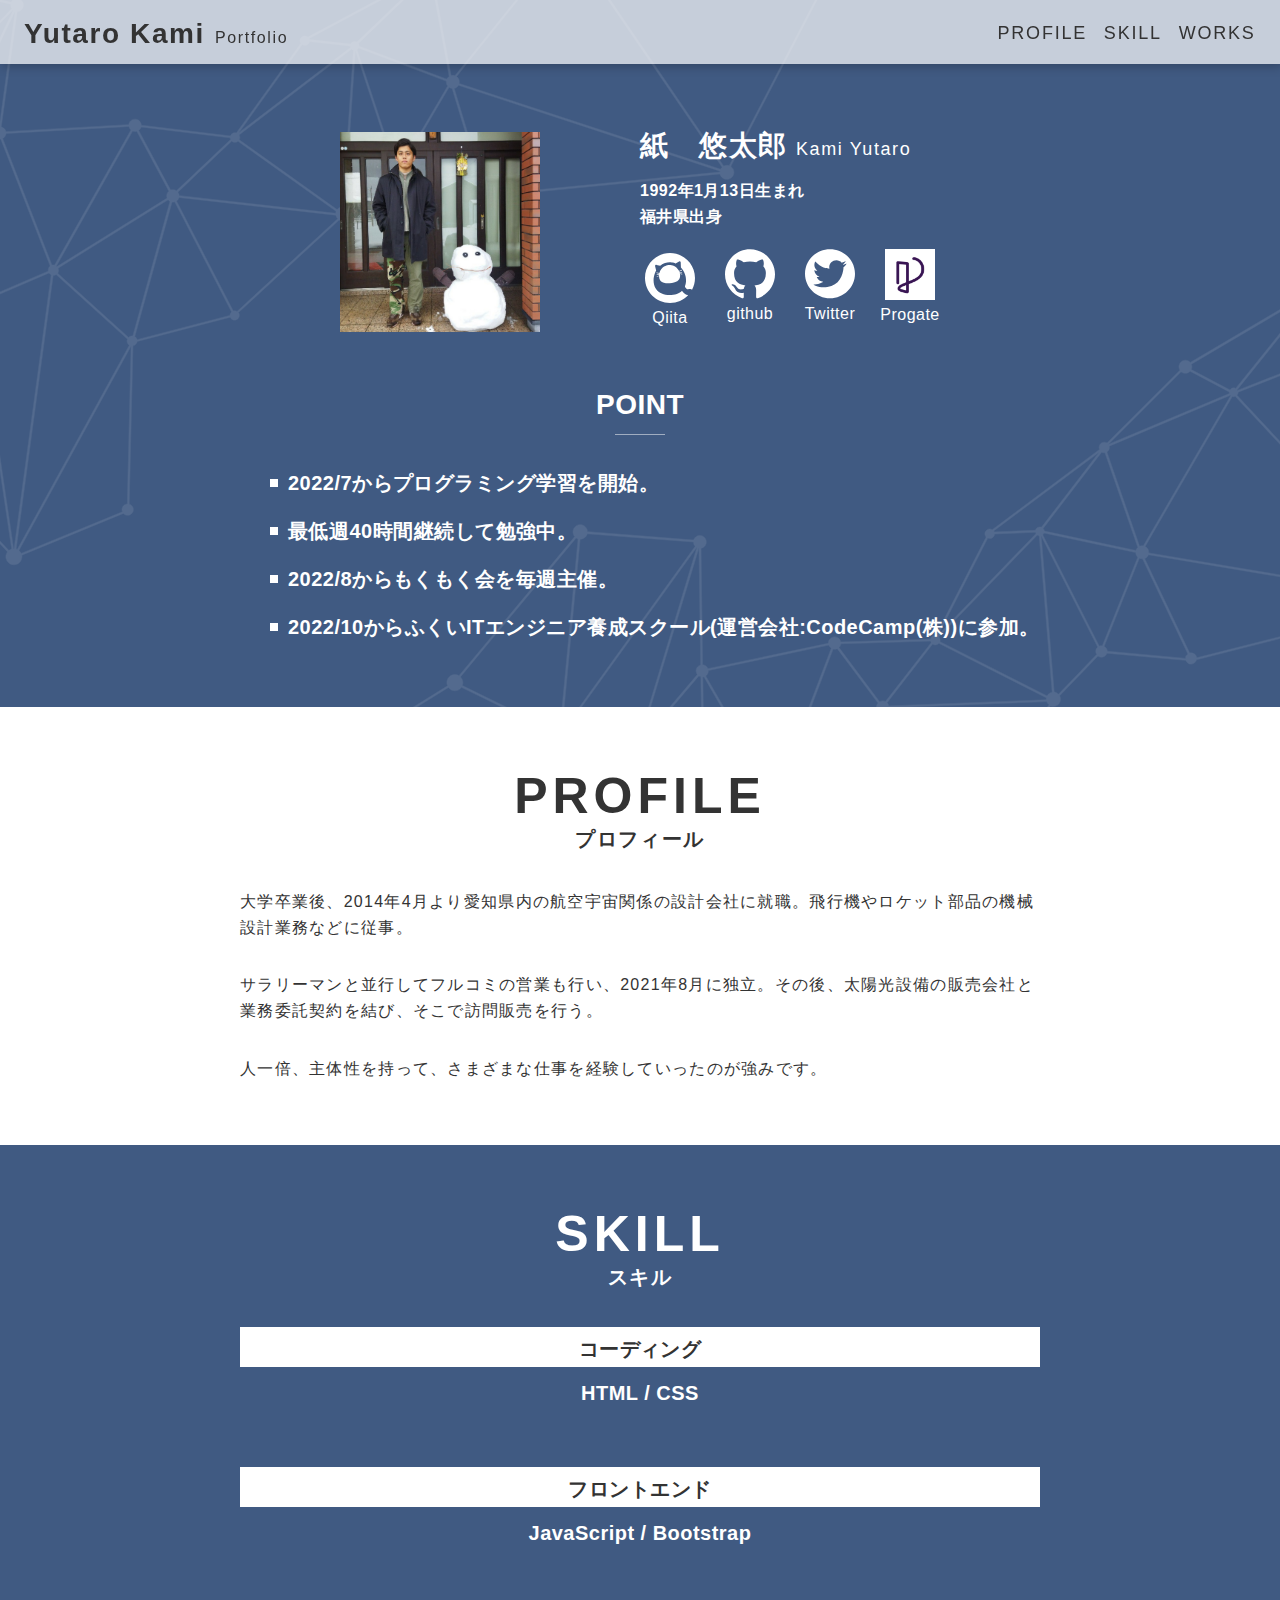
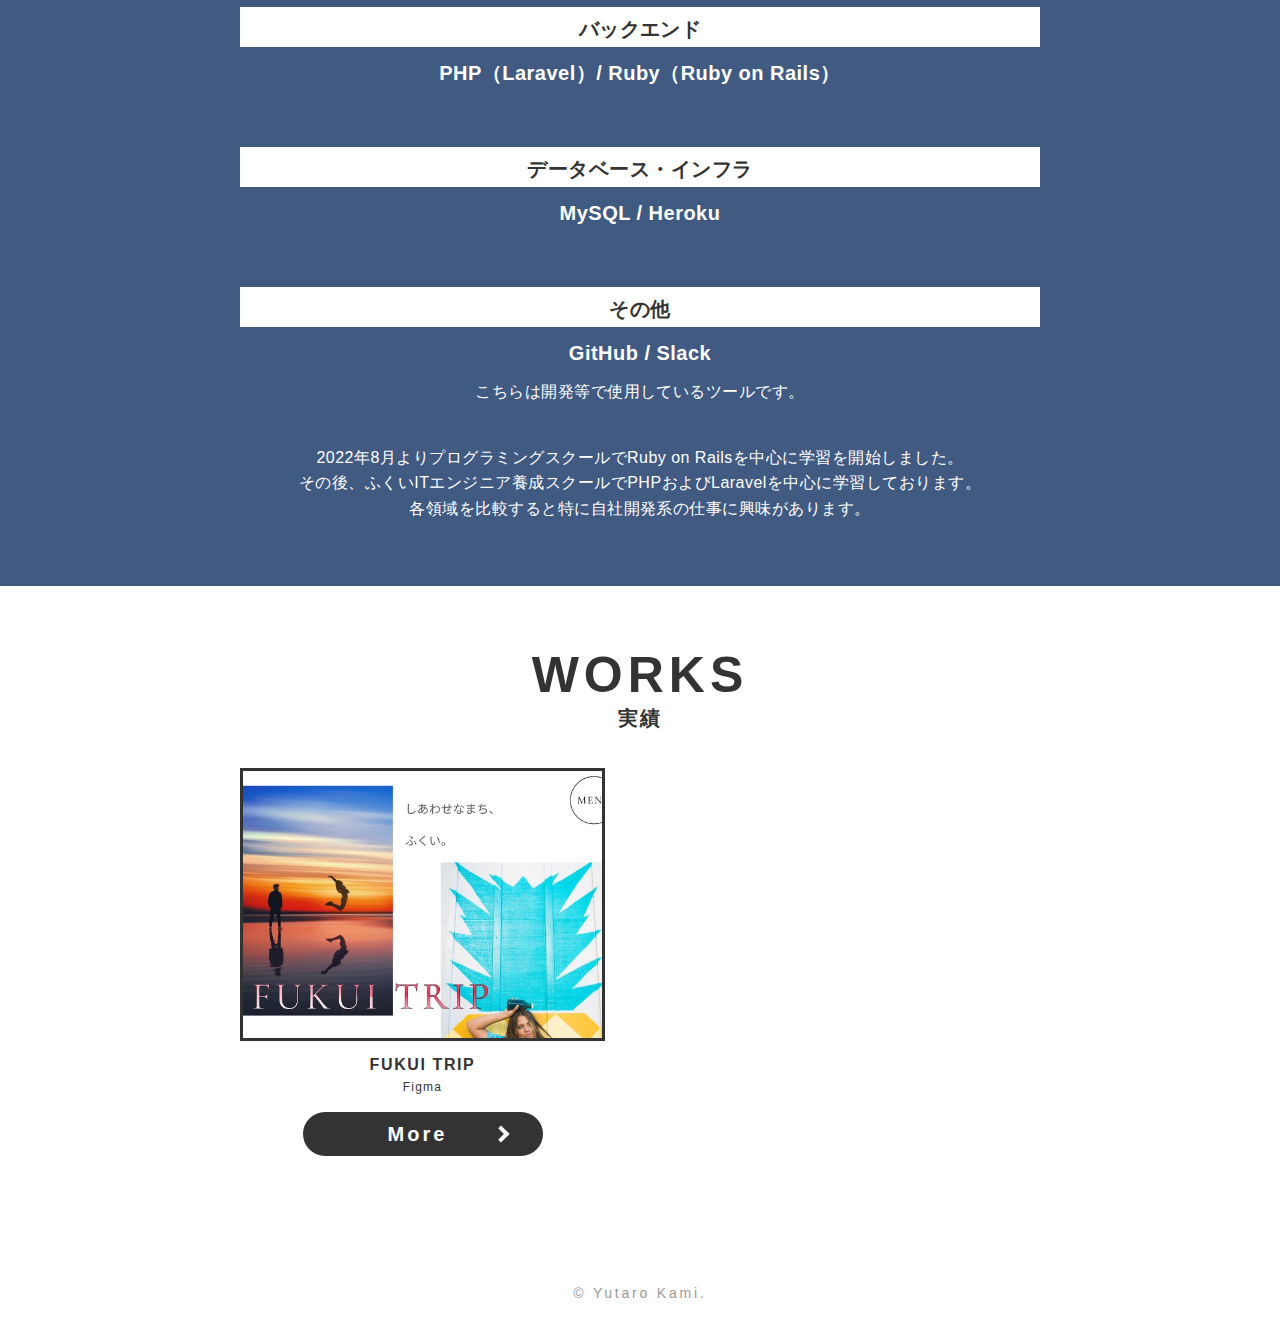
==== commit 509ebfb4: "フォルダ先の変更、フロントエンド追加" ====
--- a/index.html
+++ b/index.html
@@ -140,7 +140,7 @@
               <!-- 記載番号：13 -->
               <li class="skill__item">
                 <h3>フロントエンド</h3>
-                <h4>JavaScript</h4>
+                <h4>JavaScript / Bootstrap</h4>
               </li>
               <!-- 記載番号：14 -->
               <li class="skill__item">
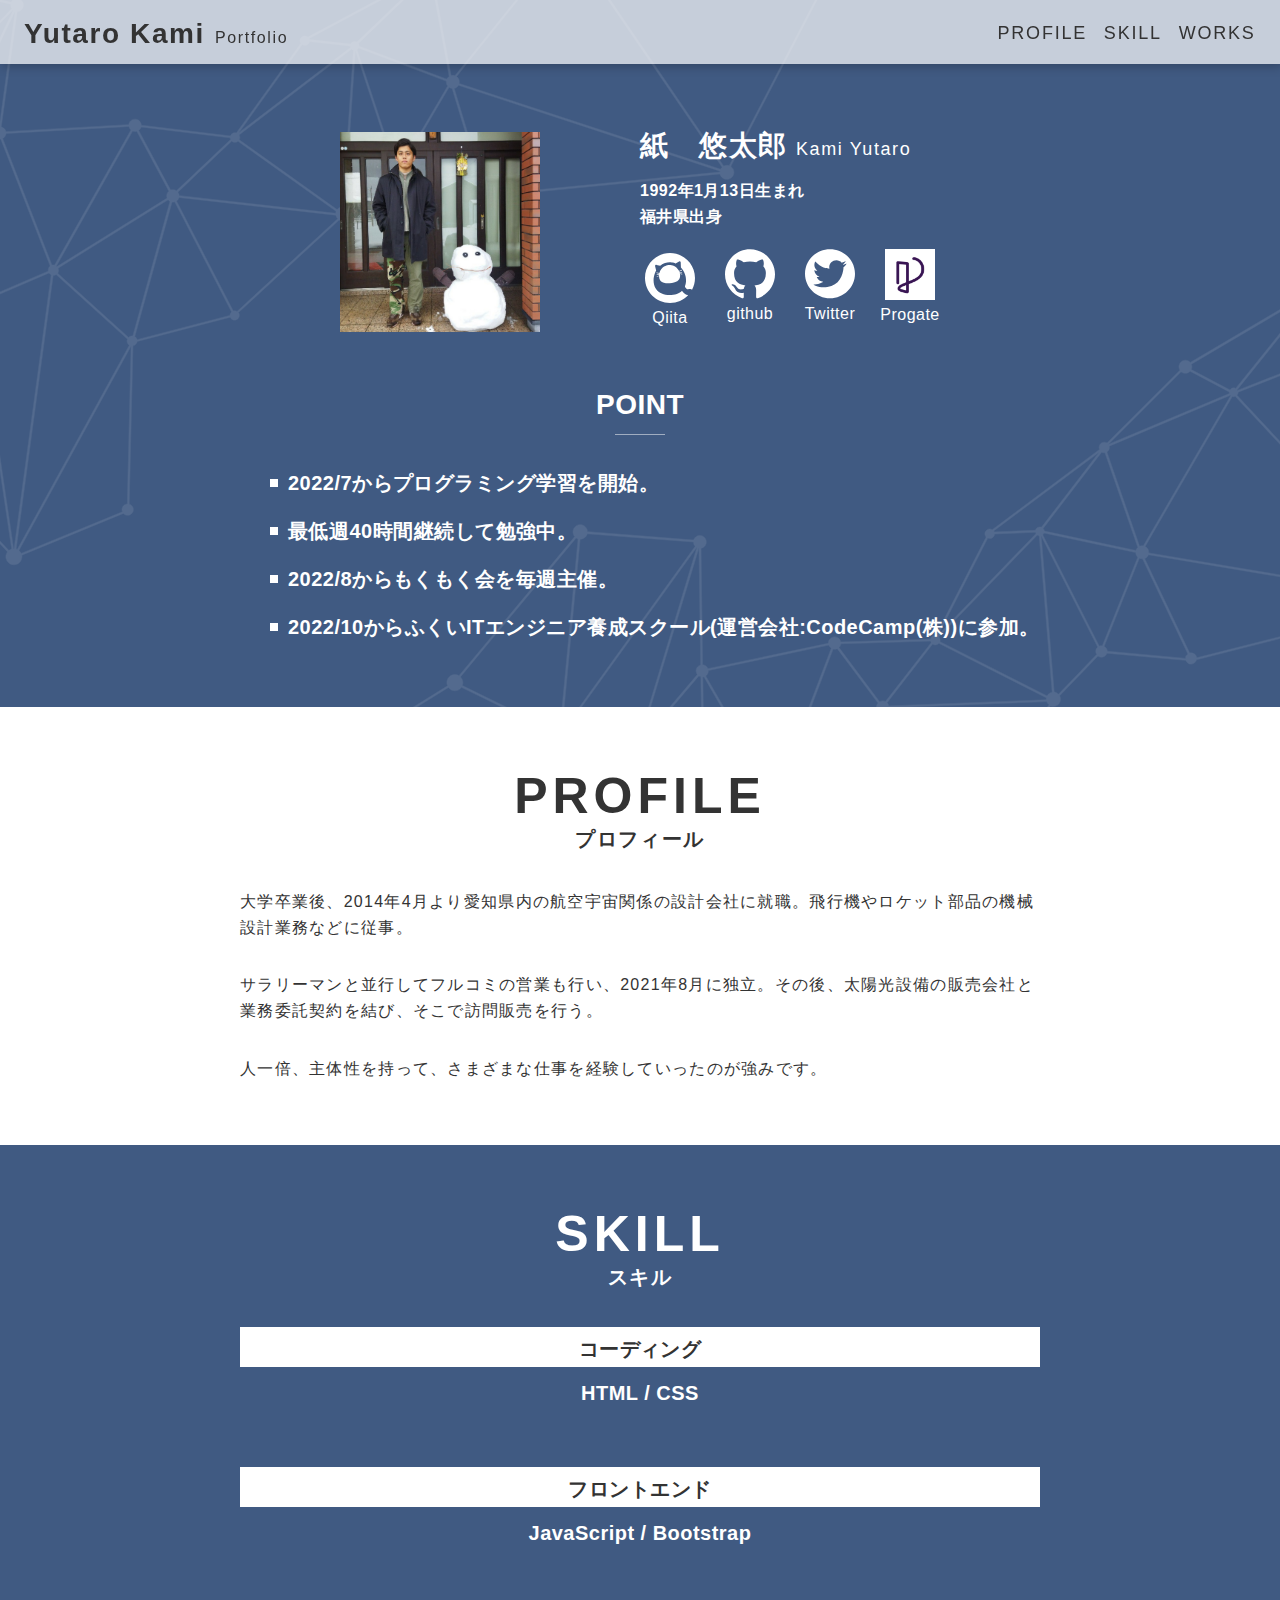
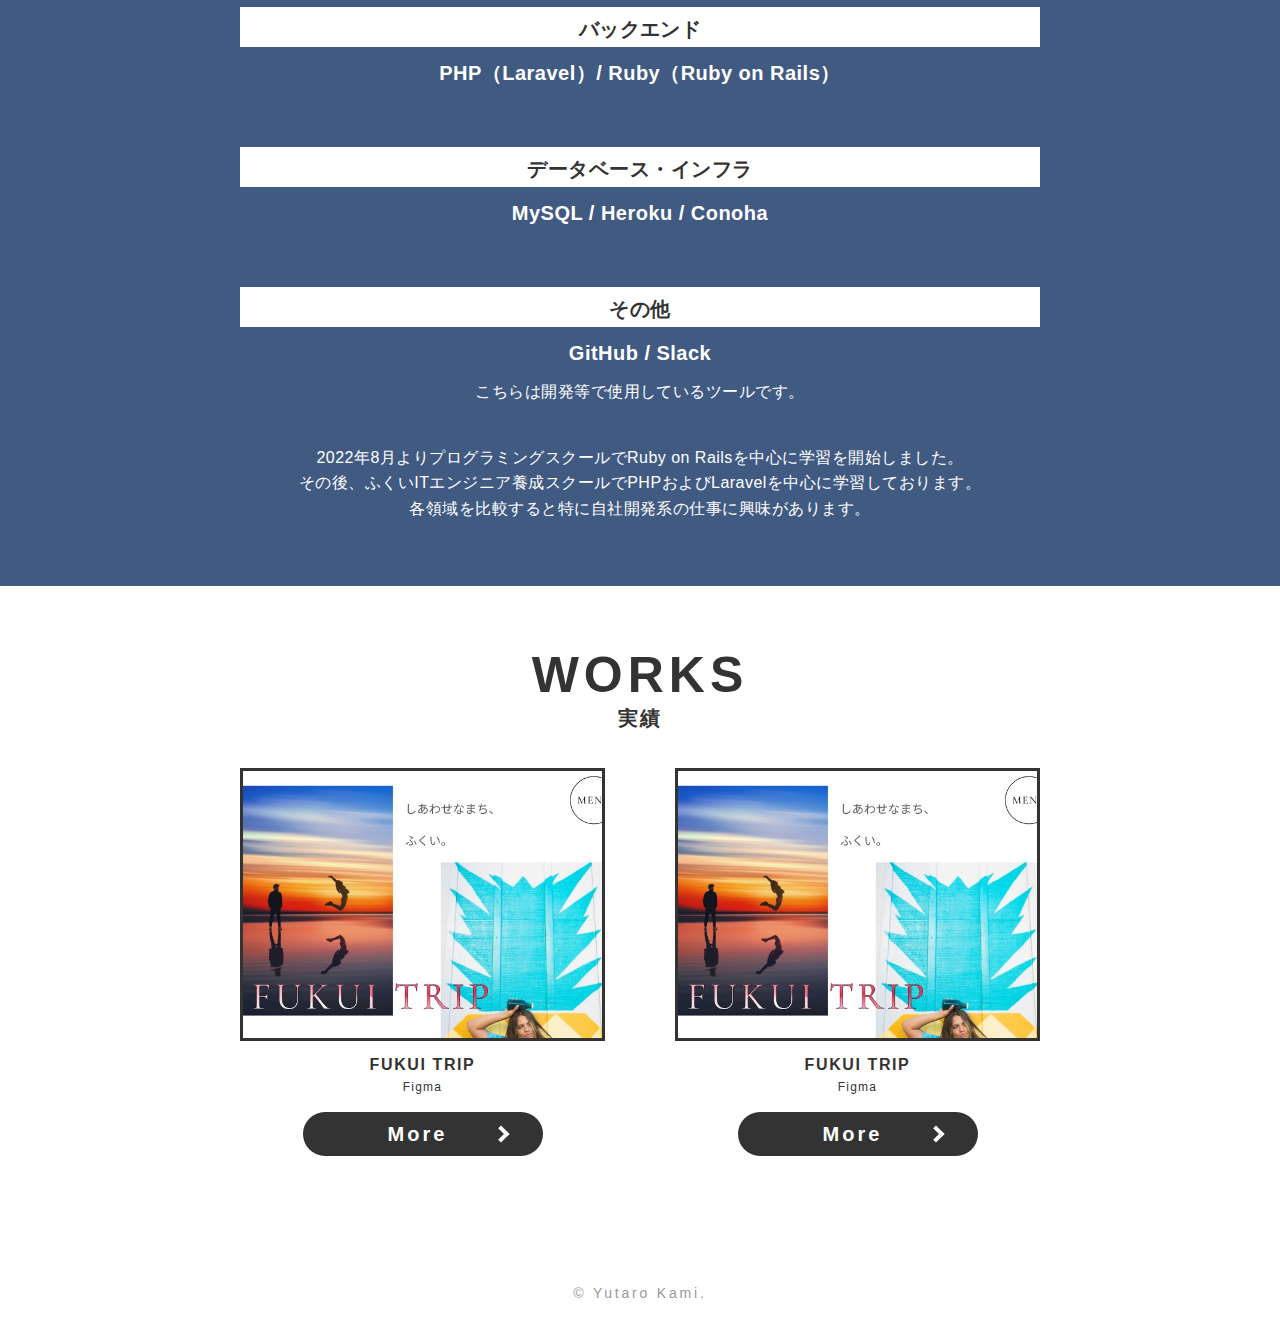
==== commit 4f4a5269: "インフラおよびWORKSの追加" ====
--- a/index.html
+++ b/index.html
@@ -150,7 +150,7 @@
               <!-- 記載番号：15 -->
               <li class="skill__item">
                 <h3>データベース・インフラ</h3>
-                <h4>MySQL / Heroku</h4>
+                <h4>MySQL / Heroku / Conoha</h4>
               </li>
               <!-- 記載番号：16 -->
               <li class="skill__item">
@@ -197,6 +197,21 @@
                   <a href="works/01.html" class="button">More</a>
                 </div>
               </li>
+              <li class="works__item">
+                <div class="works__item-pict">
+                  <!-- "images/01に配置した、FURIMAの画像（PC版）のパスを記載する" -->
+                  <a href="https://www.figma.com/proto/R6txy7xMFgob7y2c9aSxR1/FUKUI-TRIP?page-id=0%3A1&node-id=70%3A6&viewport=784%2C478%2C0.1&scaling=scale-down&starting-point-node-id=70%3A13&show-proto-sidebar=1" style="background-image:url('./images/work/01/FUKUI_TRIP.jpg');"></a>
+                </div>
+                <div class="works__item-text-block">
+                  <!-- 記載番号：18 -->
+                  <h3>FUKUI TRIP</h3>
+                  <!-- 記載番号：19 -->
+                  <p>Figma</p>
+                </div>
+                <div class="works__item-btn-block">
+                  <a href="works/01.html" class="button">More</a>
+                </div>
+              </li>
             </ul>
           </div>
 
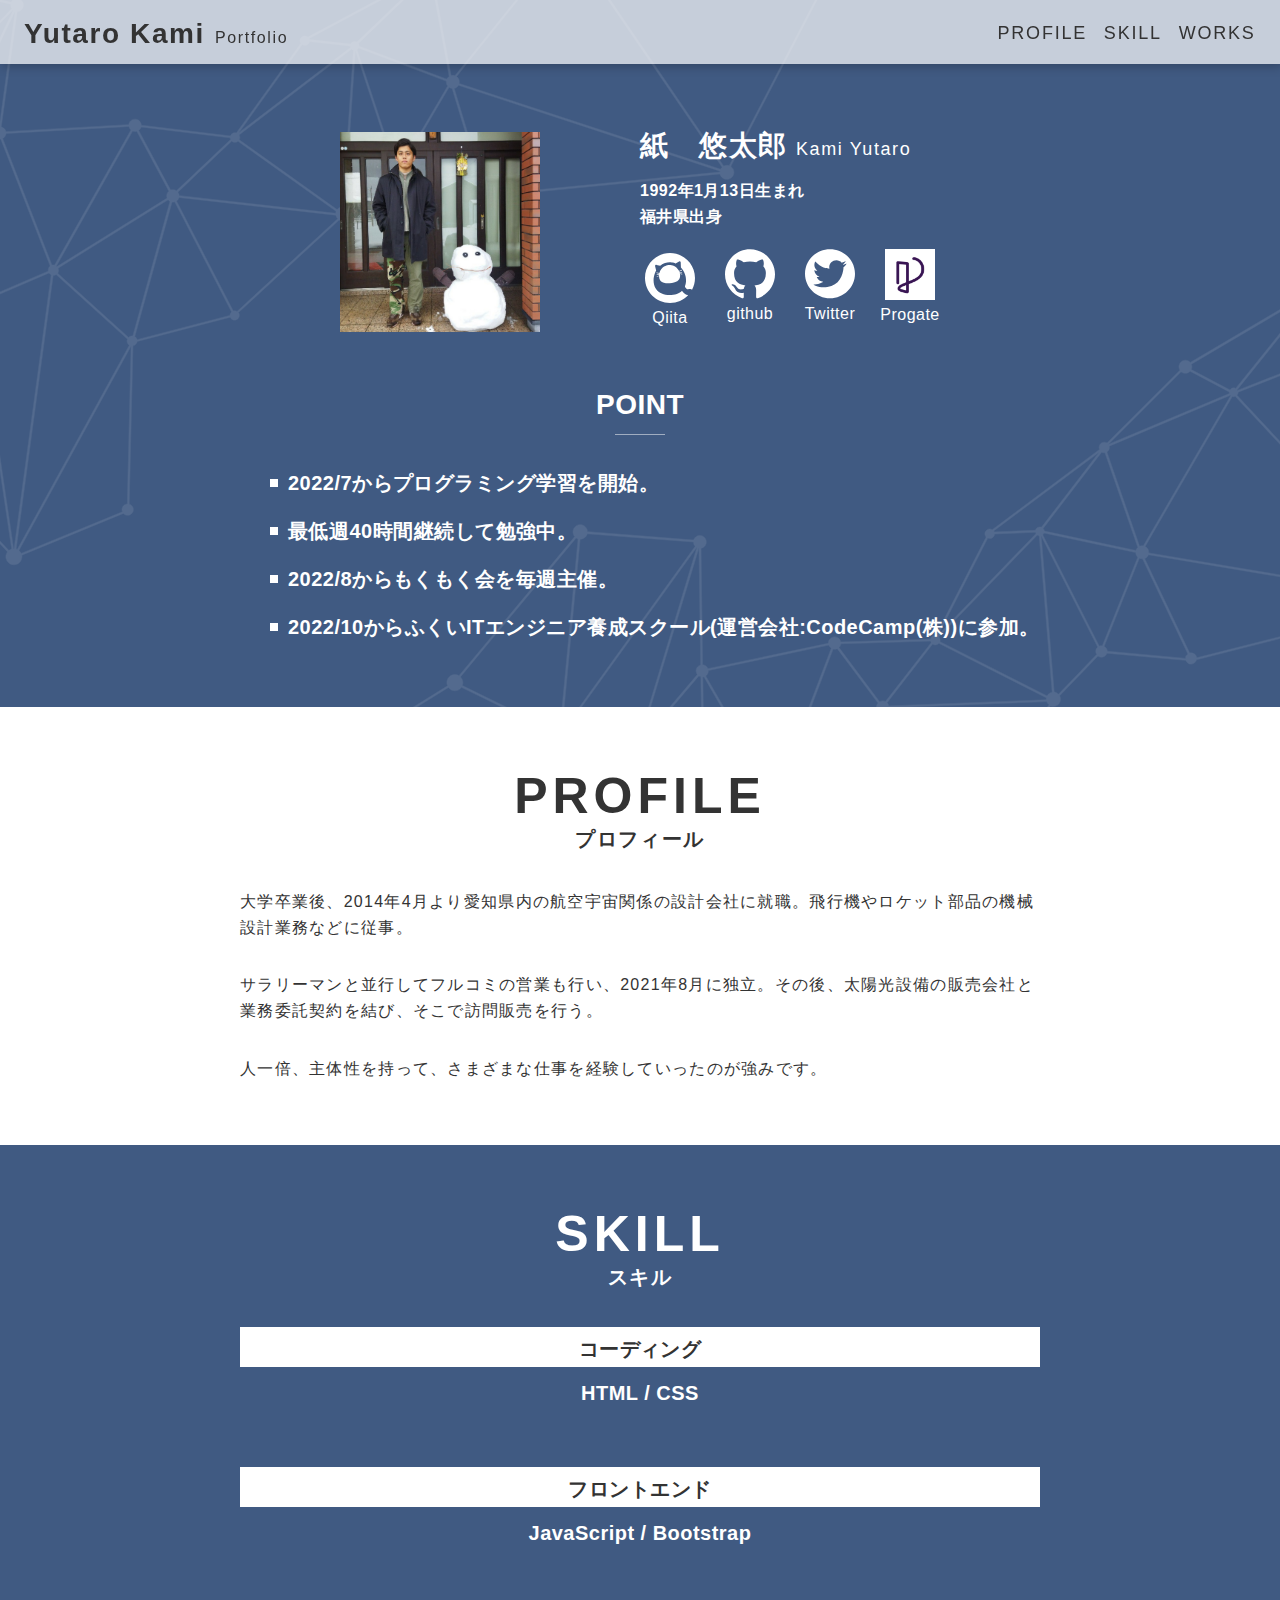
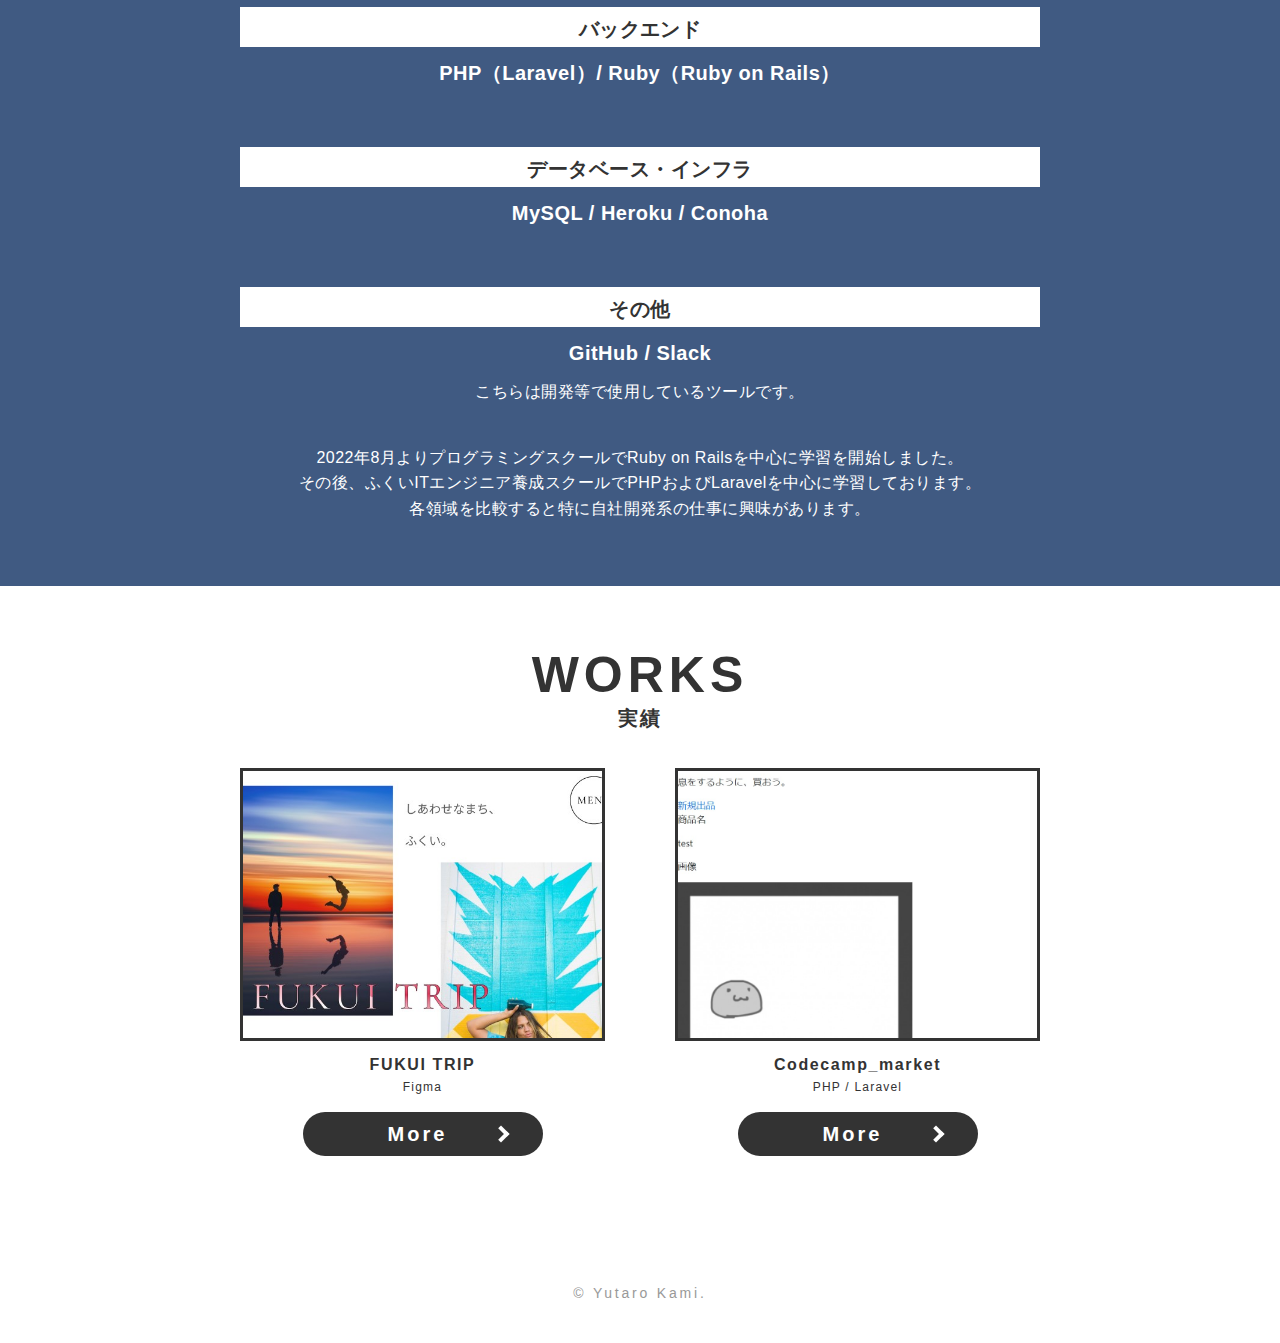
==== commit 41478da0: "WORKSにCodecamp_market追加" ====
--- a/index.html
+++ b/index.html
@@ -200,13 +200,13 @@
               <li class="works__item">
                 <div class="works__item-pict">
                   <!-- "images/01に配置した、FURIMAの画像（PC版）のパスを記載する" -->
-                  <a href="https://www.figma.com/proto/R6txy7xMFgob7y2c9aSxR1/FUKUI-TRIP?page-id=0%3A1&node-id=70%3A6&viewport=784%2C478%2C0.1&scaling=scale-down&starting-point-node-id=70%3A13&show-proto-sidebar=1" style="background-image:url('./images/work/01/FUKUI_TRIP.jpg');"></a>
+                  <a href="https://kamitch.com/codecamp_market/" style="background-image:url('./images/work/02/Codecamp_market top.jpg');"></a>
                 </div>
                 <div class="works__item-text-block">
                   <!-- 記載番号：18 -->
-                  <h3>FUKUI TRIP</h3>
+                  <h3>Codecamp_market</h3>
                   <!-- 記載番号：19 -->
-                  <p>Figma</p>
+                  <p>PHP / Laravel</p>
                 </div>
                 <div class="works__item-btn-block">
                   <a href="works/01.html" class="button">More</a>
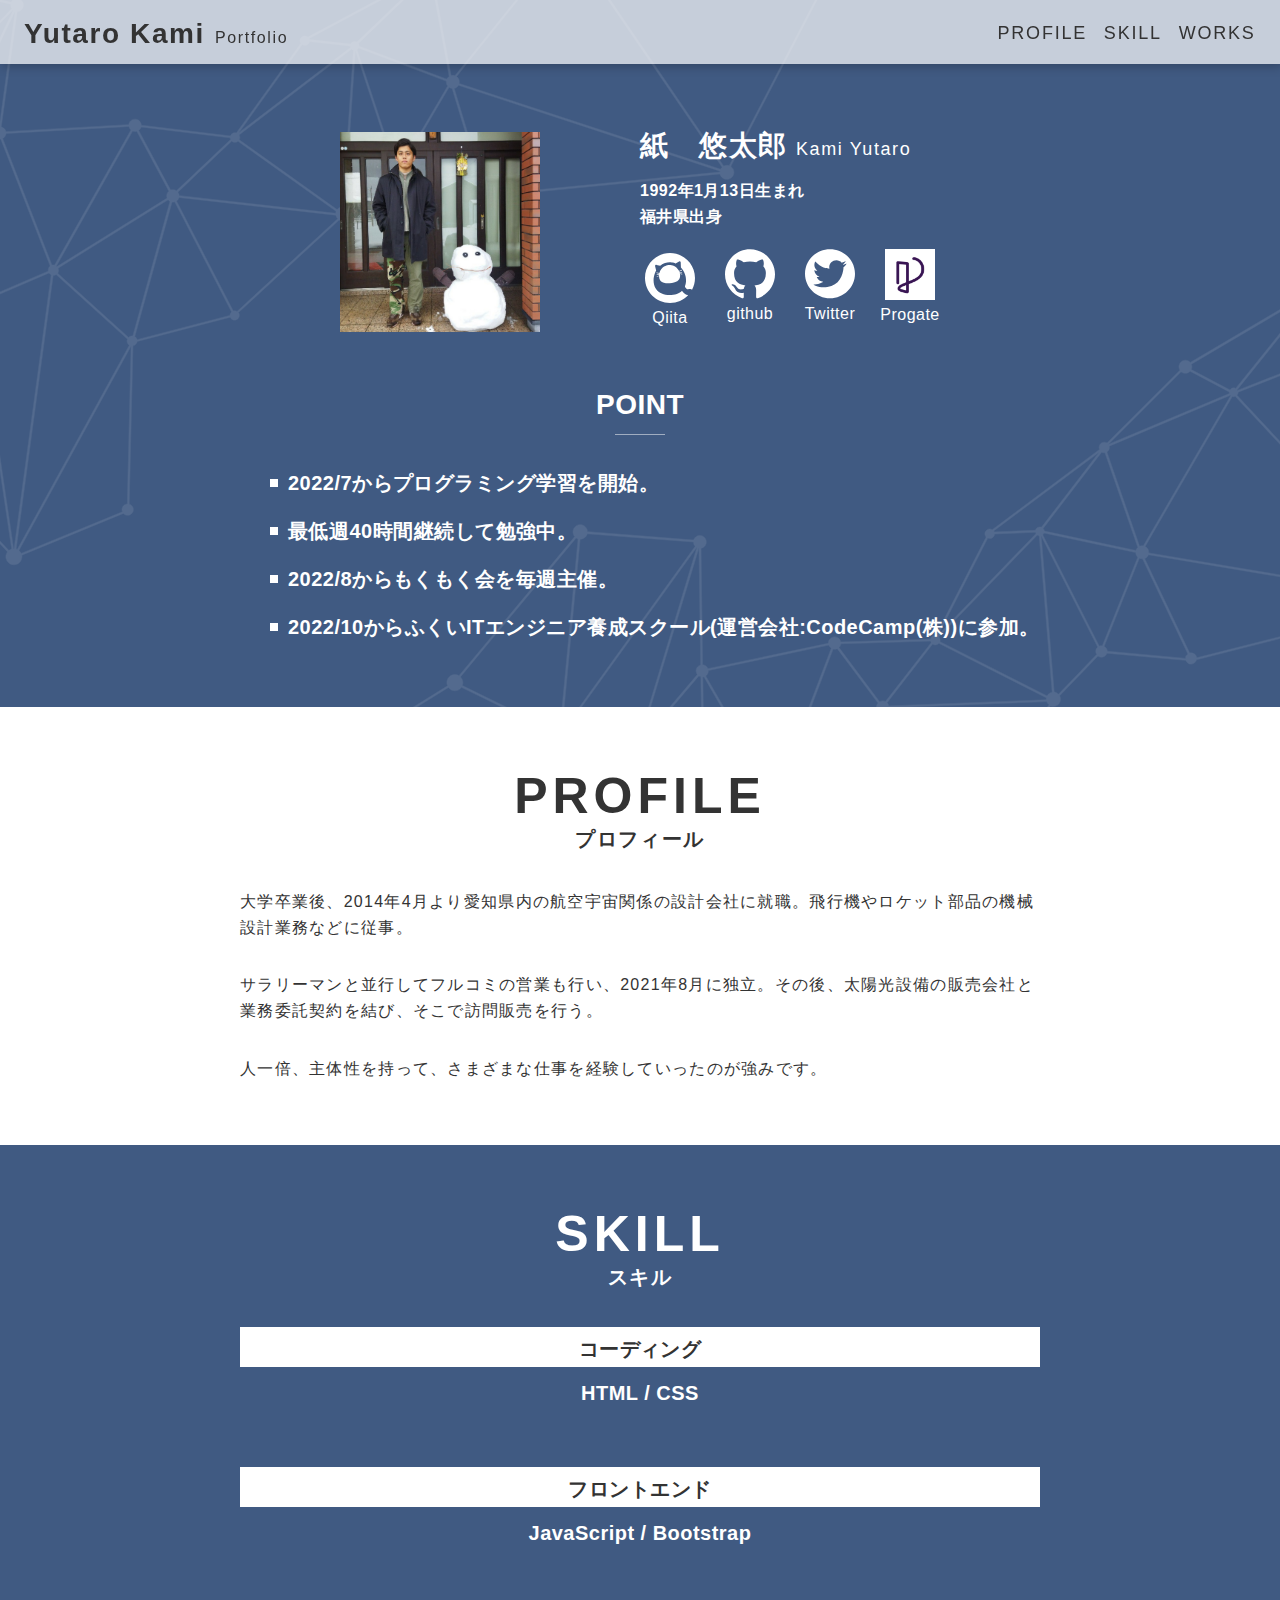
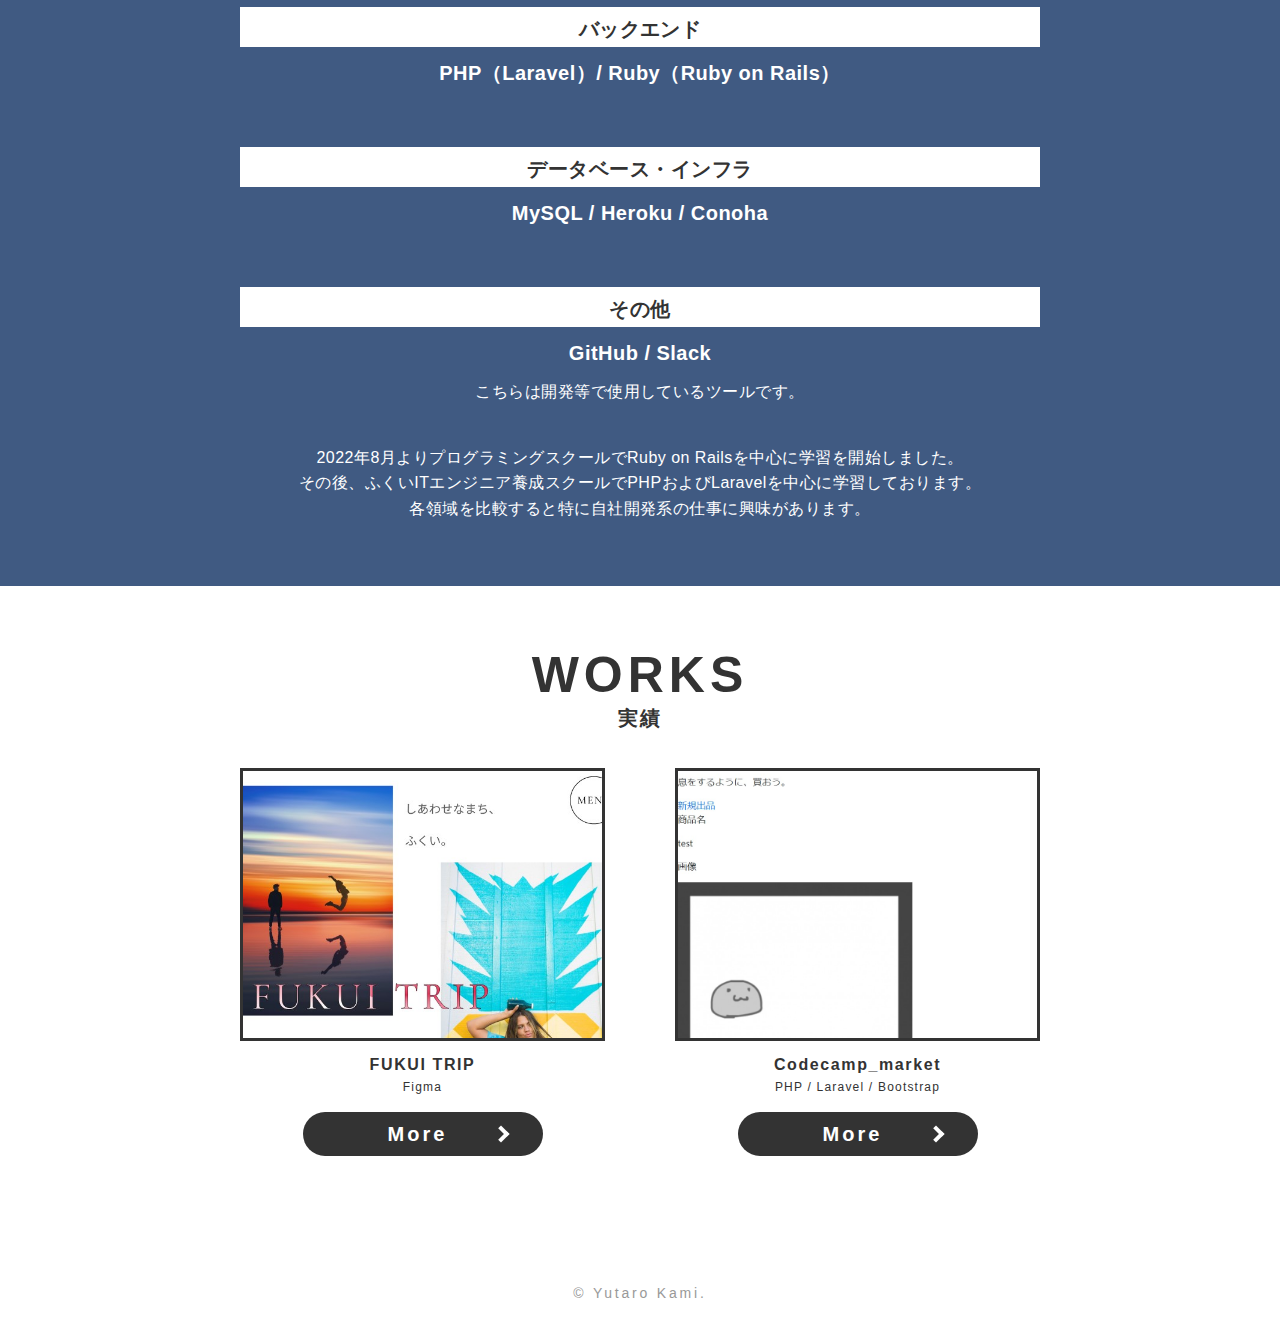
==== commit a225c72e: "Codecamp_marketの内容明記" ====
--- a/index.html
+++ b/index.html
@@ -206,7 +206,7 @@
                   <!-- 記載番号：18 -->
                   <h3>Codecamp_market</h3>
                   <!-- 記載番号：19 -->
-                  <p>PHP / Laravel</p>
+                  <p>PHP / Laravel / Bootstrap</p>
                 </div>
                 <div class="works__item-btn-block">
                   <a href="works/01.html" class="button">More</a>
